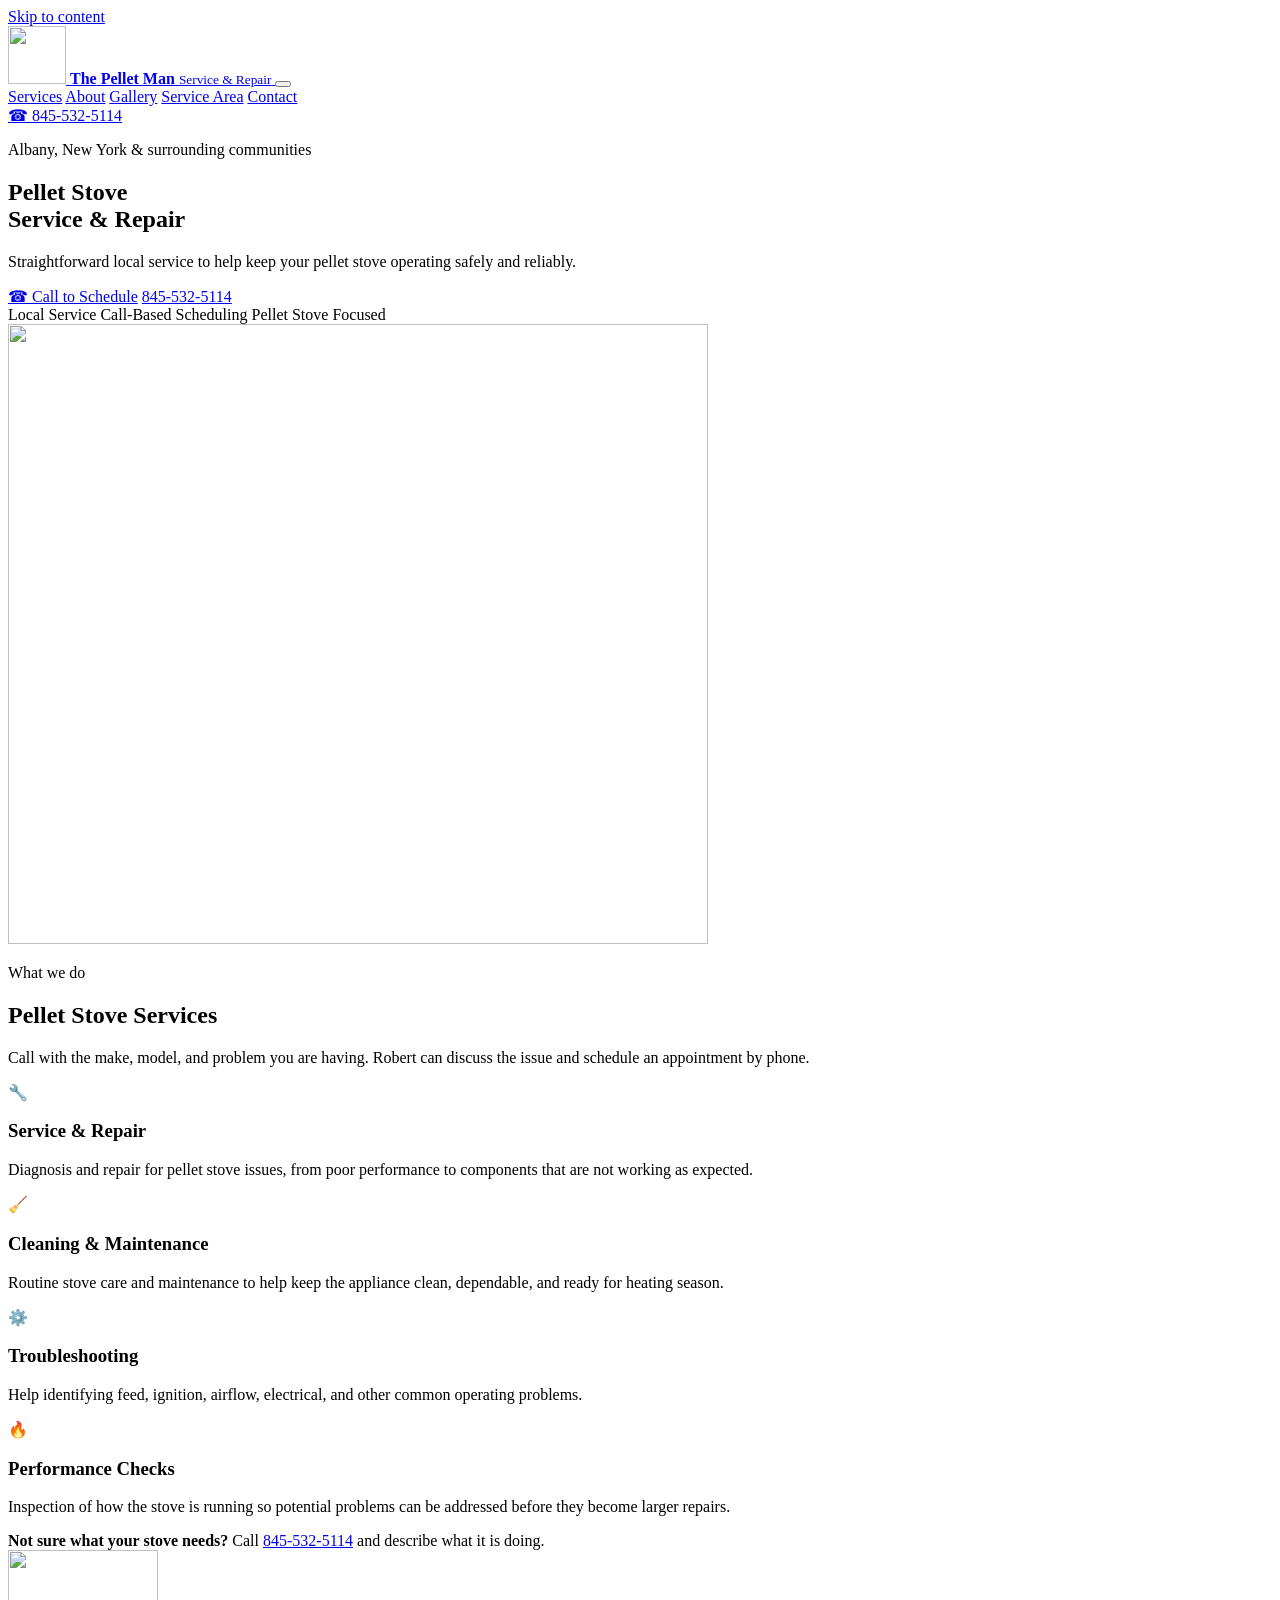
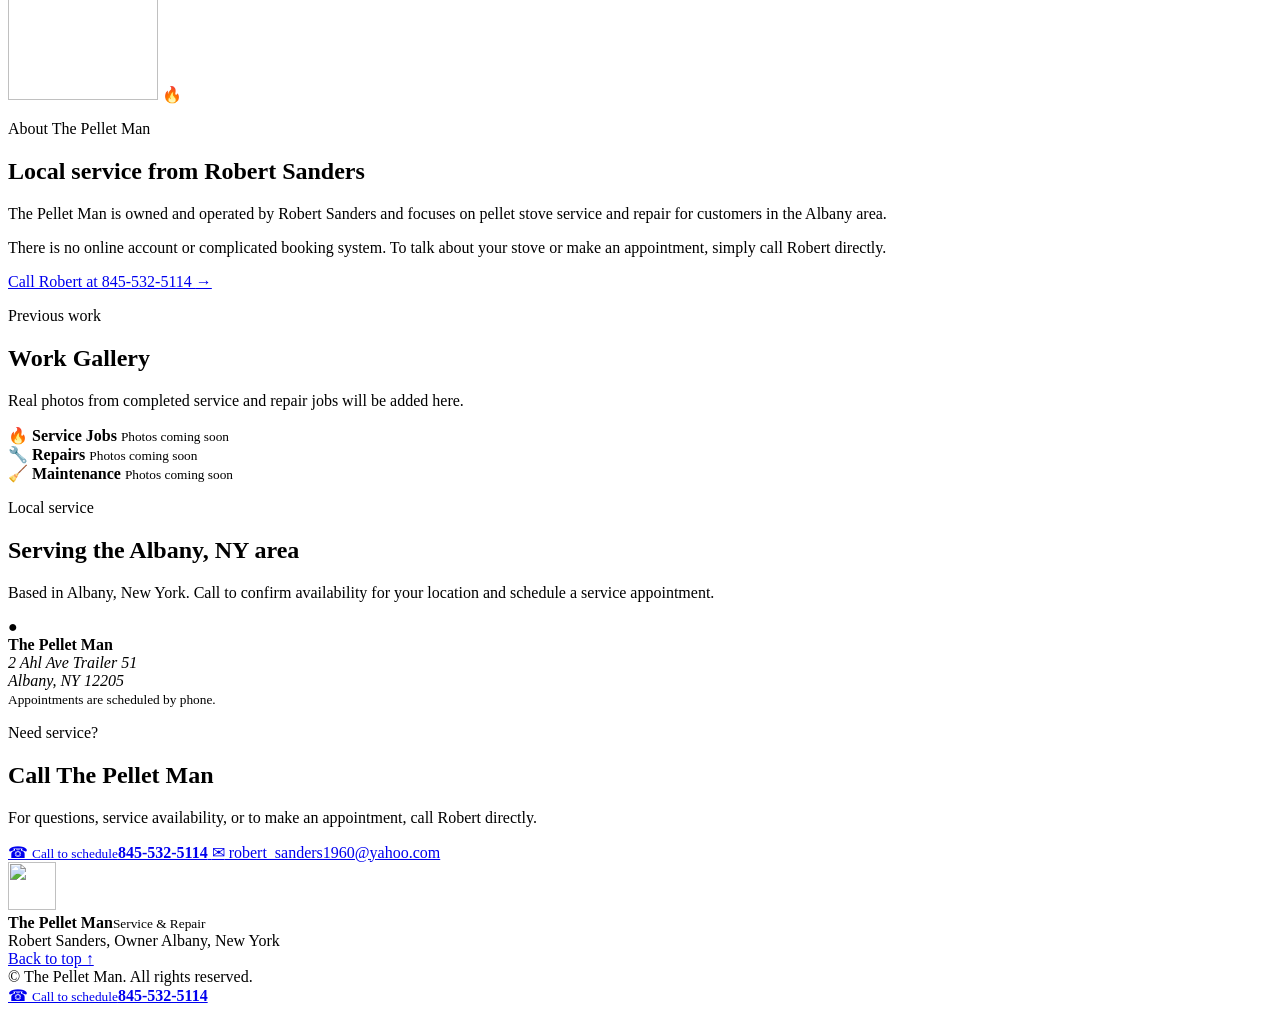
==== index.html @ 4d8c87e4 "Build The Pellet Man homepage" ====
<!doctype html>
<html lang="en">
<head>
  <meta charset="utf-8">
  <meta name="viewport" content="width=device-width, initial-scale=1">
  <title>The Pellet Man | Pellet Stove Service & Repair in Albany, NY</title>
  <meta name="description" content="The Pellet Man provides pellet stove service and repair in the Albany, NY area. Call Robert Sanders at 845-532-5114 to schedule service.">
  <meta name="theme-color" content="#151515">
  <meta property="og:title" content="The Pellet Man | Service & Repair">
  <meta property="og:description" content="Pellet stove service and repair in the Albany, NY area. Call 845-532-5114 to schedule.">
  <meta property="og:type" content="website">
  <meta property="og:url" content="https://thepelletmanservices.com/">
  <link rel="canonical" href="https://thepelletmanservices.com/">
  <link rel="icon" href="assets/favicon.svg" type="image/svg+xml">
  <link rel="stylesheet" href="styles.css">
  <script type="application/ld+json">
  {
    "@context": "https://schema.org",
    "@type": "HomeAndConstructionBusiness",
    "name": "The Pellet Man",
    "description": "Pellet stove service and repair in the Albany, New York area.",
    "url": "https://thepelletmanservices.com/",
    "telephone": "+1-845-532-5114",
    "email": "robert_sanders1960@yahoo.com",
    "founder": {
      "@type": "Person",
      "name": "Robert Sanders"
    },
    "address": {
      "@type": "PostalAddress",
      "streetAddress": "2 Ahl Ave Trailer 51",
      "addressLocality": "Albany",
      "addressRegion": "NY",
      "postalCode": "12205",
      "addressCountry": "US"
    },
    "areaServed": {
      "@type": "City",
      "name": "Albany"
    }
  }
  </script>
</head>
<body>
  <a class="skip-link" href="#main">Skip to content</a>

  <header class="site-header" id="top">
    <div class="nav-wrap container">
      <a class="brand" href="#top" aria-label="The Pellet Man home">
        <img src="assets/logo.svg" alt="" width="58" height="58">
        <span class="brand-copy">
          <strong><span>The</span> Pellet Man</strong>
          <small>Service &amp; Repair</small>
        </span>
      </a>

      <button class="menu-toggle" type="button" aria-expanded="false" aria-controls="site-nav" aria-label="Open navigation">
        <span></span><span></span><span></span>
      </button>

      <nav class="site-nav" id="site-nav" aria-label="Primary navigation">
        <a href="#services">Services</a>
        <a href="#about">About</a>
        <a href="#gallery">Gallery</a>
        <a href="#service-area">Service Area</a>
        <a href="#contact">Contact</a>
      </nav>

      <a class="header-call" href="tel:+18455325114" aria-label="Call The Pellet Man at 845-532-5114">
        <span aria-hidden="true">☎</span> 845-532-5114
      </a>
    </div>
  </header>

  <main id="main">
    <section class="hero">
      <div class="container hero-grid">
        <div class="hero-copy">
          <p class="eyebrow">Albany, New York &amp; surrounding communities</p>
          <h1>Pellet Stove<br><span>Service &amp; Repair</span></h1>
          <p class="hero-lead">Straightforward local service to help keep your pellet stove operating safely and reliably.</p>
          <div class="hero-actions">
            <a class="btn btn-primary" href="tel:+18455325114"><span aria-hidden="true">☎</span> Call to Schedule</a>
            <a class="phone-text" href="tel:+18455325114">845-532-5114</a>
          </div>
          <div class="trust-row" aria-label="Service highlights">
            <span>Local Service</span>
            <span>Call-Based Scheduling</span>
            <span>Pellet Stove Focused</span>
          </div>
        </div>

        <div class="hero-art" aria-hidden="true">
          <div class="warm-glow"></div>
          <img src="assets/stove-hero.svg" alt="" width="700" height="620">
        </div>
      </div>
      <div class="hero-fade"></div>
    </section>

    <section class="section services" id="services">
      <div class="container">
        <div class="section-heading">
          <p class="eyebrow">What we do</p>
          <h2>Pellet Stove Services</h2>
          <p>Call with the make, model, and problem you are having. Robert can discuss the issue and schedule an appointment by phone.</p>
        </div>

        <div class="service-grid">
          <article class="service-card">
            <div class="service-icon" aria-hidden="true">🔧</div>
            <h3>Service &amp; Repair</h3>
            <p>Diagnosis and repair for pellet stove issues, from poor performance to components that are not working as expected.</p>
          </article>
          <article class="service-card">
            <div class="service-icon" aria-hidden="true">🧹</div>
            <h3>Cleaning &amp; Maintenance</h3>
            <p>Routine stove care and maintenance to help keep the appliance clean, dependable, and ready for heating season.</p>
          </article>
          <article class="service-card">
            <div class="service-icon" aria-hidden="true">⚙️</div>
            <h3>Troubleshooting</h3>
            <p>Help identifying feed, ignition, airflow, electrical, and other common operating problems.</p>
          </article>
          <article class="service-card">
            <div class="service-icon" aria-hidden="true">🔥</div>
            <h3>Performance Checks</h3>
            <p>Inspection of how the stove is running so potential problems can be addressed before they become larger repairs.</p>
          </article>
        </div>

        <div class="service-note">
          <strong>Not sure what your stove needs?</strong>
          <span>Call <a href="tel:+18455325114">845-532-5114</a> and describe what it is doing.</span>
        </div>
      </div>
    </section>

    <section class="section about" id="about">
      <div class="container about-grid">
        <div class="about-visual" aria-hidden="true">
          <div class="about-panel">
            <img src="assets/logo.svg" alt="" width="150" height="150">
            <span class="mini-flame">🔥</span>
          </div>
        </div>
        <div class="about-copy">
          <p class="eyebrow">About The Pellet Man</p>
          <h2>Local service from Robert Sanders</h2>
          <p>The Pellet Man is owned and operated by Robert Sanders and focuses on pellet stove service and repair for customers in the Albany area.</p>
          <p>There is no online account or complicated booking system. To talk about your stove or make an appointment, simply call Robert directly.</p>
          <a class="text-link" href="tel:+18455325114">Call Robert at 845-532-5114 <span aria-hidden="true">→</span></a>
        </div>
      </div>
    </section>

    <section class="section gallery" id="gallery">
      <div class="container">
        <div class="section-heading gallery-heading">
          <div>
            <p class="eyebrow">Previous work</p>
            <h2>Work Gallery</h2>
          </div>
          <p>Real photos from completed service and repair jobs will be added here.</p>
        </div>

        <div class="gallery-grid" aria-label="Future job photo gallery">
          <div class="gallery-placeholder">
            <span aria-hidden="true">🔥</span>
            <strong>Service Jobs</strong>
            <small>Photos coming soon</small>
          </div>
          <div class="gallery-placeholder">
            <span aria-hidden="true">🔧</span>
            <strong>Repairs</strong>
            <small>Photos coming soon</small>
          </div>
          <div class="gallery-placeholder">
            <span aria-hidden="true">🧹</span>
            <strong>Maintenance</strong>
            <small>Photos coming soon</small>
          </div>
        </div>
      </div>
    </section>

    <section class="section service-area" id="service-area">
      <div class="container area-grid">
        <div>
          <p class="eyebrow">Local service</p>
          <h2>Serving the Albany, NY area</h2>
          <p>Based in Albany, New York. Call to confirm availability for your location and schedule a service appointment.</p>
        </div>
        <div class="area-card">
          <div class="pin" aria-hidden="true">●</div>
          <div>
            <strong>The Pellet Man</strong>
            <address>2 Ahl Ave Trailer 51<br>Albany, NY 12205</address>
            <small>Appointments are scheduled by phone.</small>
          </div>
        </div>
      </div>
    </section>

    <section class="contact" id="contact">
      <div class="container contact-grid">
        <div class="contact-copy">
          <p class="eyebrow">Need service?</p>
          <h2>Call The Pellet Man</h2>
          <p>For questions, service availability, or to make an appointment, call Robert directly.</p>
        </div>
        <div class="contact-actions">
          <a class="big-call" href="tel:+18455325114">
            <span class="call-icon" aria-hidden="true">☎</span>
            <span><small>Call to schedule</small><strong>845-532-5114</strong></span>
          </a>
          <a class="contact-line" href="mailto:robert_sanders1960@yahoo.com"><span aria-hidden="true">✉</span> robert_sanders1960@yahoo.com</a>
        </div>
      </div>
    </section>
  </main>

  <footer class="site-footer">
    <div class="container footer-grid">
      <div class="footer-brand">
        <img src="assets/logo.svg" alt="" width="48" height="48">
        <div><strong>The Pellet Man</strong><small>Service &amp; Repair</small></div>
      </div>
      <div class="footer-copy">
        <span>Robert Sanders, Owner</span>
        <span>Albany, New York</span>
      </div>
      <a href="#top" class="back-top">Back to top ↑</a>
    </div>
    <div class="container copyright">© <span id="year"></span> The Pellet Man. All rights reserved.</div>
  </footer>

  <a class="mobile-call" href="tel:+18455325114" aria-label="Call The Pellet Man at 845-532-5114">
    <span aria-hidden="true">☎</span>
    <span><small>Call to schedule</small><strong>845-532-5114</strong></span>
  </a>

  <script src="script.js"></script>
</body>
</html>
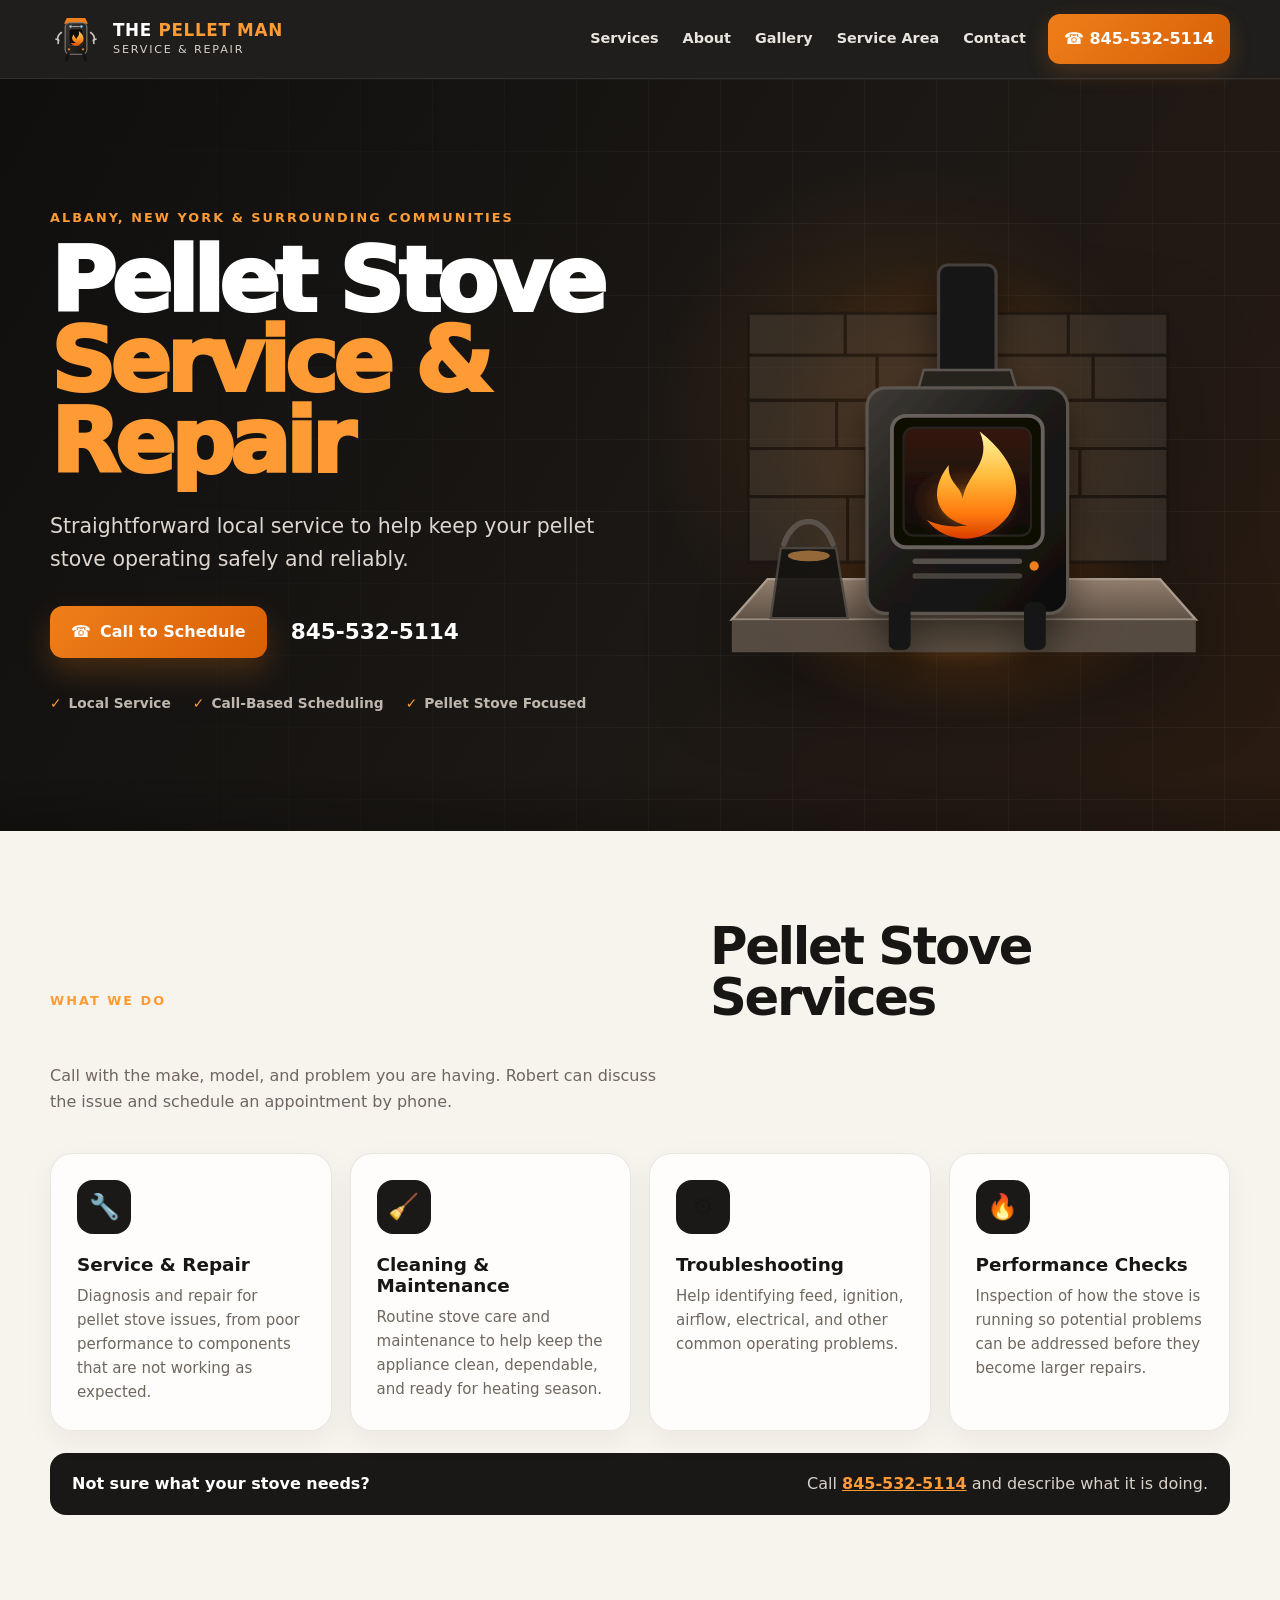
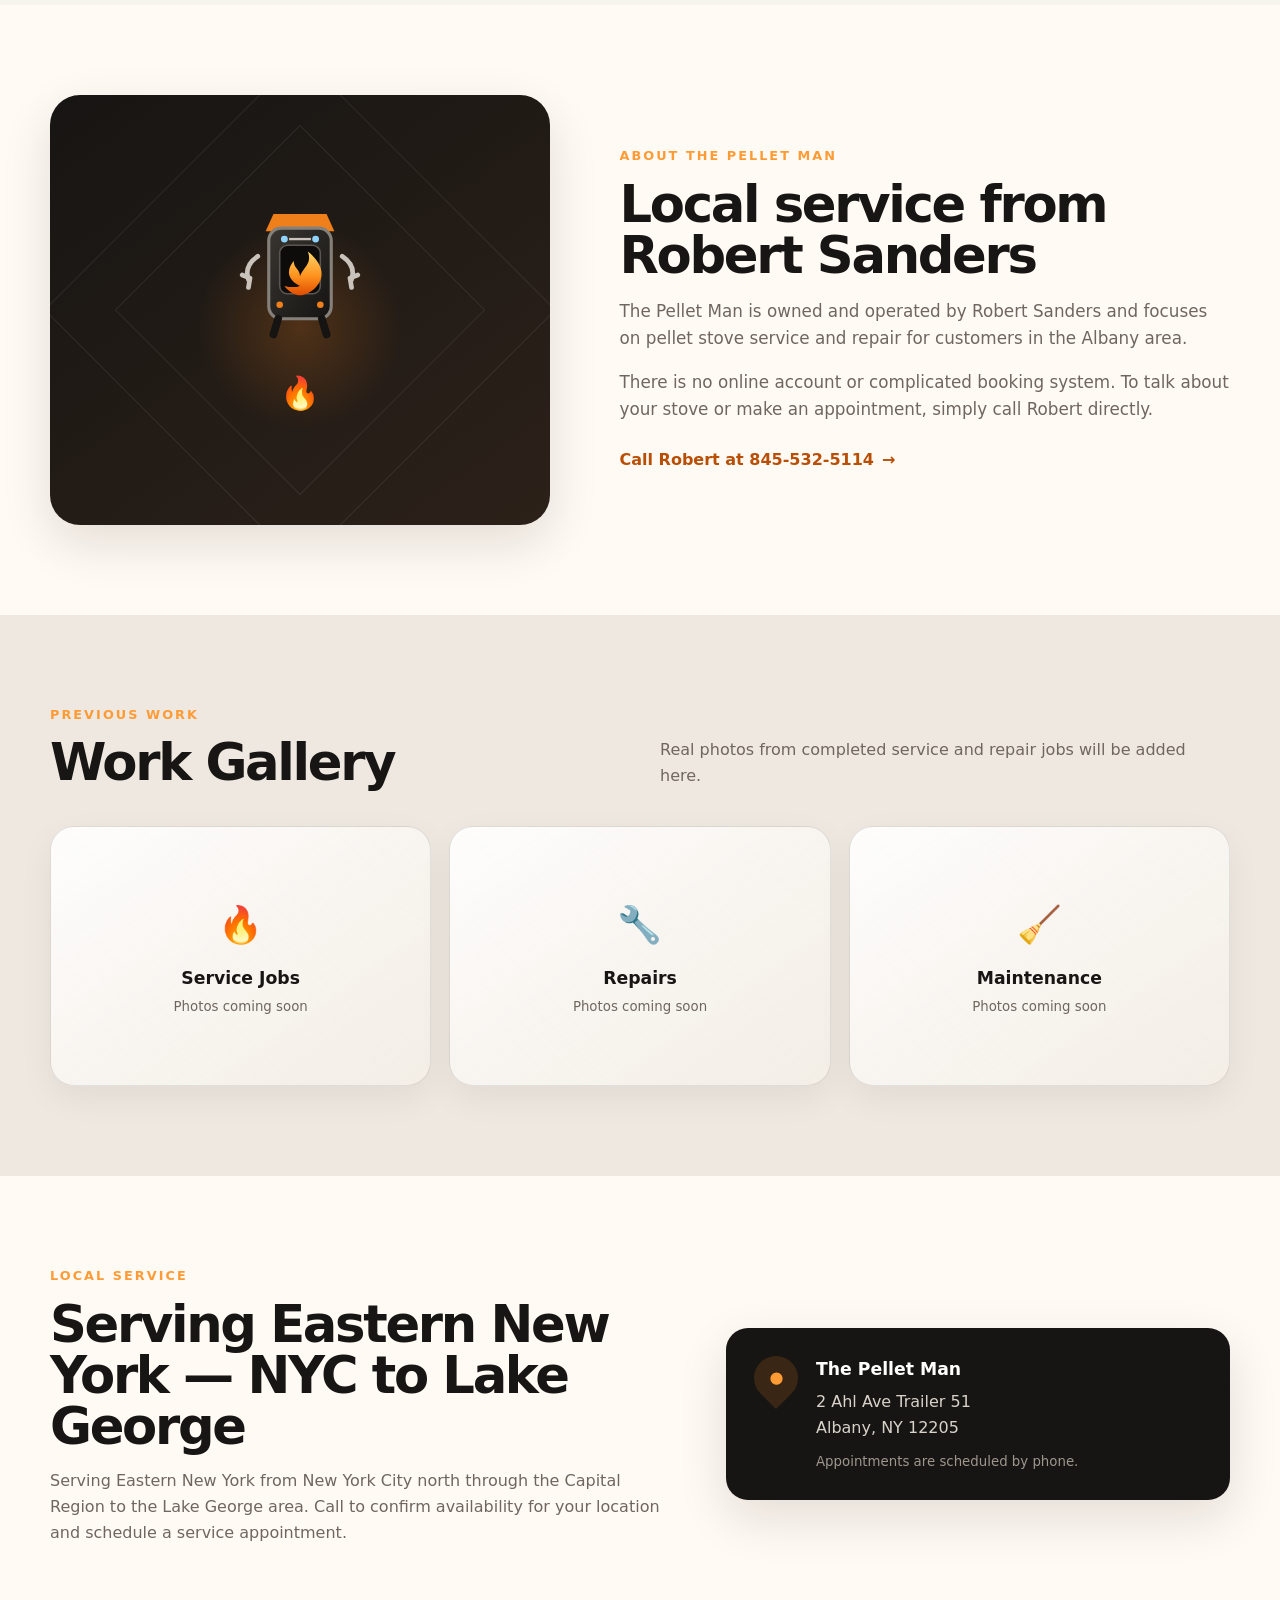
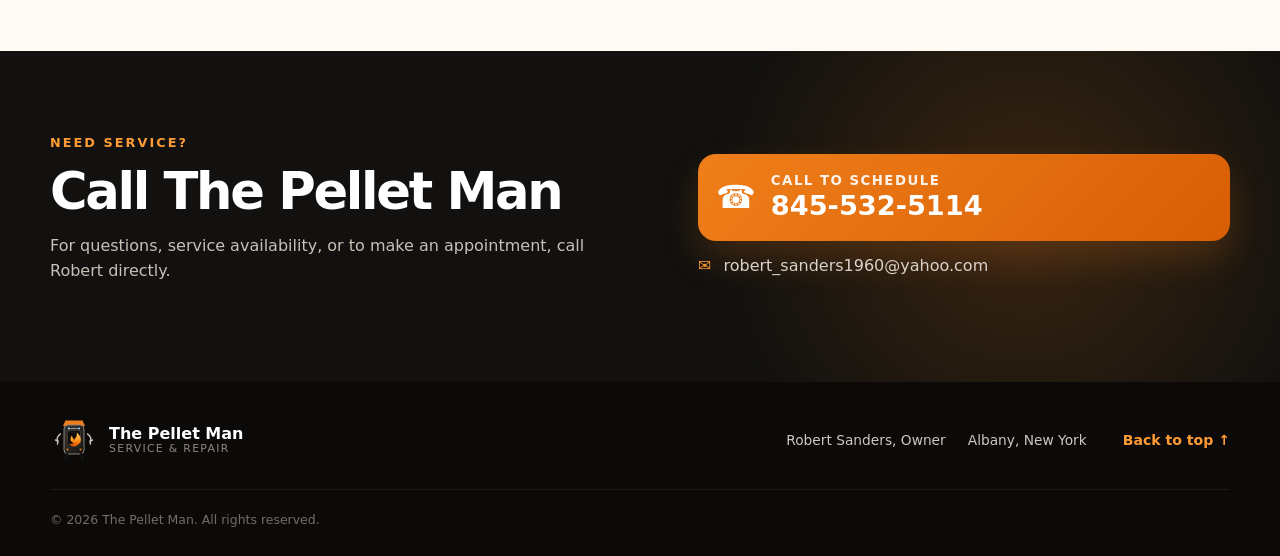
==== commit 13510763: "Update service area to Eastern New York" ====
--- a/index.html
+++ b/index.html
@@ -188,8 +188,8 @@
       <div class="container area-grid">
         <div>
           <p class="eyebrow">Local service</p>
-          <h2>Serving the Albany, NY area</h2>
-          <p>Based in Albany, New York. Call to confirm availability for your location and schedule a service appointment.</p>
+          <h2>Serving Eastern New York — NYC to Lake George</h2>
+          <p>Serving Eastern New York from New York City north through the Capital Region to the Lake George area. Call to confirm availability for your location and schedule a service appointment.</p>
         </div>
         <div class="area-card">
           <div class="pin" aria-hidden="true">●</div>
@@ -242,4 +242,4 @@
 
   <script src="script.js"></script>
 </body>
-</html>
+</html>
--- a/styles.css
+++ b/styles.css
@@ -0,0 +1,550 @@
+:root {
+  --bg: #11100f;
+  --bg-soft: #1a1816;
+  --surface: #f5f1eb;
+  --surface-2: #fffaf4;
+  --ink: #181614;
+  --muted: #6f675f;
+  --light: #fffaf5;
+  --orange: #ef7f1a;
+  --orange-2: #ff9b35;
+  --orange-dark: #b94e05;
+  --line: rgba(24, 22, 20, 0.12);
+  --shadow: 0 18px 50px rgba(29, 20, 12, 0.12);
+  --radius: 22px;
+  --max: 1180px;
+}
+
+* { box-sizing: border-box; }
+html { scroll-behavior: smooth; }
+body {
+  margin: 0;
+  font-family: Inter, ui-sans-serif, system-ui, -apple-system, BlinkMacSystemFont, "Segoe UI", sans-serif;
+  color: var(--ink);
+  background: var(--surface);
+  line-height: 1.6;
+  -webkit-font-smoothing: antialiased;
+}
+img { max-width: 100%; display: block; }
+a { color: inherit; }
+button, a { -webkit-tap-highlight-color: transparent; }
+.container { width: min(calc(100% - 40px), var(--max)); margin-inline: auto; }
+
+.skip-link {
+  position: fixed;
+  top: 12px;
+  left: 12px;
+  z-index: 1000;
+  padding: 10px 14px;
+  border-radius: 8px;
+  background: #fff;
+  color: #111;
+  transform: translateY(-160%);
+}
+.skip-link:focus { transform: translateY(0); }
+
+.site-header {
+  position: sticky;
+  top: 0;
+  z-index: 50;
+  background: rgba(17, 16, 15, 0.94);
+  backdrop-filter: blur(14px);
+  border-bottom: 1px solid rgba(255,255,255,0.08);
+}
+.nav-wrap {
+  min-height: 78px;
+  display: flex;
+  align-items: center;
+  gap: 22px;
+}
+.brand {
+  display: inline-flex;
+  align-items: center;
+  gap: 11px;
+  text-decoration: none;
+  color: #fff;
+  flex-shrink: 0;
+}
+.brand img { width: 52px; height: 52px; }
+.brand-copy { display: grid; line-height: 1.05; }
+.brand-copy strong {
+  font-size: 1.05rem;
+  text-transform: uppercase;
+  letter-spacing: 0.04em;
+  font-weight: 900;
+  color: var(--orange-2);
+}
+.brand-copy strong span { color: #fff; }
+.brand-copy small {
+  margin-top: 5px;
+  color: #d7d0c8;
+  font-size: .7rem;
+  text-transform: uppercase;
+  letter-spacing: .16em;
+}
+.site-nav {
+  margin-left: auto;
+  display: flex;
+  align-items: center;
+  gap: 24px;
+}
+.site-nav a {
+  color: #e9e4de;
+  font-size: .9rem;
+  font-weight: 700;
+  text-decoration: none;
+  transition: color .2s ease;
+}
+.site-nav a:hover, .site-nav a:focus-visible { color: var(--orange-2); }
+.header-call {
+  text-decoration: none;
+  color: #fff;
+  background: linear-gradient(135deg, var(--orange), #d65f06);
+  padding: 12px 16px;
+  border-radius: 12px;
+  font-weight: 900;
+  white-space: nowrap;
+  box-shadow: 0 8px 22px rgba(239,127,26,.2);
+}
+.menu-toggle { display: none; }
+
+.hero {
+  position: relative;
+  overflow: hidden;
+  background:
+    radial-gradient(circle at 70% 45%, rgba(239,127,26,.18), transparent 26%),
+    linear-gradient(120deg, #100f0e 0%, #1b1815 58%, #2a1b11 100%);
+  color: #fff;
+}
+.hero::before {
+  content: "";
+  position: absolute;
+  inset: 0;
+  opacity: .12;
+  background-image:
+    linear-gradient(rgba(255,255,255,.3) 1px, transparent 1px),
+    linear-gradient(90deg, rgba(255,255,255,.3) 1px, transparent 1px);
+  background-size: 72px 72px;
+  mask-image: linear-gradient(to right, transparent, #000 60%);
+}
+.hero-grid {
+  position: relative;
+  z-index: 2;
+  min-height: 620px;
+  display: grid;
+  grid-template-columns: 1.05fr .95fr;
+  align-items: center;
+  gap: 34px;
+  padding-block: 72px 60px;
+}
+.eyebrow {
+  margin: 0 0 12px;
+  color: var(--orange-2);
+  font-size: .8rem;
+  font-weight: 900;
+  text-transform: uppercase;
+  letter-spacing: .16em;
+}
+.hero h1 {
+  margin: 0;
+  font-size: clamp(3.2rem, 7vw, 6.4rem);
+  line-height: .9;
+  letter-spacing: -.055em;
+  font-weight: 950;
+  max-width: 760px;
+}
+.hero h1 span { color: var(--orange-2); }
+.hero-lead {
+  margin: 28px 0 0;
+  color: #ded7cf;
+  max-width: 620px;
+  font-size: clamp(1.05rem, 2vw, 1.28rem);
+}
+.hero-actions {
+  margin-top: 30px;
+  display: flex;
+  align-items: center;
+  gap: 24px;
+  flex-wrap: wrap;
+}
+.btn {
+  display: inline-flex;
+  align-items: center;
+  justify-content: center;
+  gap: 9px;
+  min-height: 52px;
+  padding: 0 21px;
+  border-radius: 13px;
+  text-decoration: none;
+  font-weight: 900;
+}
+.btn-primary {
+  color: #fff;
+  background: linear-gradient(135deg, var(--orange), #d75f05);
+  box-shadow: 0 14px 30px rgba(239,127,26,.23);
+}
+.btn-primary:hover { transform: translateY(-1px); }
+.phone-text {
+  color: #fff;
+  text-decoration: none;
+  font-weight: 900;
+  font-size: 1.35rem;
+}
+.trust-row {
+  margin-top: 34px;
+  display: flex;
+  gap: 22px;
+  flex-wrap: wrap;
+  color: #bfb7ae;
+  font-size: .86rem;
+  font-weight: 700;
+}
+.trust-row span::before { content: "✓"; color: var(--orange-2); margin-right: 7px; }
+.hero-art {
+  position: relative;
+  min-height: 480px;
+  display: grid;
+  place-items: center;
+}
+.hero-art img {
+  position: relative;
+  z-index: 2;
+  width: min(100%, 650px);
+  filter: drop-shadow(0 26px 45px rgba(0,0,0,.4));
+}
+.warm-glow {
+  position: absolute;
+  width: 420px;
+  height: 420px;
+  border-radius: 50%;
+  background: radial-gradient(circle, rgba(255,146,42,.35), rgba(239,127,26,.08) 48%, transparent 70%);
+  filter: blur(7px);
+}
+.hero-fade {
+  position: absolute;
+  left: 0; right: 0; bottom: 0;
+  height: 60px;
+  background: linear-gradient(to bottom, transparent, rgba(0,0,0,.2));
+}
+
+.section { padding: 90px 0; }
+.section-heading {
+  display: grid;
+  grid-template-columns: minmax(0, 1fr) minmax(280px, 520px);
+  gap: 40px;
+  align-items: end;
+  margin-bottom: 38px;
+}
+.section-heading h2,
+.about h2,
+.service-area h2,
+.contact h2 {
+  margin: 0;
+  font-size: clamp(2.25rem, 4vw, 3.75rem);
+  line-height: 1;
+  letter-spacing: -.045em;
+}
+.section-heading > p:last-child,
+.gallery-heading > p {
+  margin: 0;
+  color: var(--muted);
+}
+.services { background: #f7f3ed; }
+.service-grid {
+  display: grid;
+  grid-template-columns: repeat(4, 1fr);
+  gap: 18px;
+}
+.service-card {
+  padding: 26px;
+  border: 1px solid rgba(40,31,23,.1);
+  border-radius: var(--radius);
+  background: rgba(255,255,255,.8);
+  box-shadow: 0 10px 30px rgba(41,30,20,.05);
+}
+.service-icon {
+  width: 54px;
+  height: 54px;
+  border-radius: 16px;
+  display: grid;
+  place-items: center;
+  margin-bottom: 20px;
+  background: #1b1917;
+  font-size: 1.55rem;
+}
+.service-card h3 {
+  margin: 0 0 9px;
+  font-size: 1.15rem;
+  line-height: 1.15;
+}
+.service-card p { margin: 0; color: var(--muted); font-size: .94rem; }
+.service-note {
+  margin-top: 22px;
+  padding: 18px 22px;
+  border-radius: 16px;
+  background: #1a1816;
+  color: #fff;
+  display: flex;
+  align-items: center;
+  justify-content: space-between;
+  gap: 20px;
+}
+.service-note span { color: #d9d2ca; }
+.service-note a { color: var(--orange-2); font-weight: 900; }
+
+.about { background: #fffaf4; }
+.about-grid {
+  display: grid;
+  grid-template-columns: .9fr 1.1fr;
+  gap: 70px;
+  align-items: center;
+}
+.about-visual {
+  min-height: 430px;
+  border-radius: 30px;
+  padding: 28px;
+  display: grid;
+  place-items: center;
+  background:
+    radial-gradient(circle at 50% 54%, rgba(239,127,26,.22), transparent 30%),
+    linear-gradient(145deg, #171513, #2c2119);
+  box-shadow: var(--shadow);
+  overflow: hidden;
+  position: relative;
+}
+.about-visual::before,
+.about-visual::after {
+  content: "";
+  position: absolute;
+  width: 260px;
+  height: 260px;
+  border: 1px solid rgba(255,255,255,.08);
+  transform: rotate(45deg);
+}
+.about-visual::after { width: 360px; height: 360px; }
+.about-panel { position: relative; z-index: 2; text-align: center; }
+.about-panel img { width: 160px; margin: 0 auto; }
+.mini-flame { display: block; margin-top: 18px; font-size: 2rem; }
+.about-copy h2 { max-width: 620px; }
+.about-copy > p:not(.eyebrow) { color: var(--muted); font-size: 1.05rem; }
+.text-link {
+  display: inline-flex;
+  gap: 8px;
+  color: var(--orange-dark);
+  font-weight: 900;
+  text-decoration: none;
+  margin-top: 8px;
+}
+
+.gallery { background: #eee8e0; }
+.gallery-heading { grid-template-columns: 1fr 1fr; }
+.gallery-grid {
+  display: grid;
+  grid-template-columns: repeat(3, 1fr);
+  gap: 18px;
+}
+.gallery-placeholder {
+  min-height: 260px;
+  border-radius: 24px;
+  border: 1px solid rgba(34,26,19,.12);
+  background:
+    linear-gradient(145deg, rgba(255,255,255,.9), rgba(245,239,231,.75)),
+    repeating-linear-gradient(45deg, transparent 0 18px, rgba(0,0,0,.02) 18px 19px);
+  display: flex;
+  flex-direction: column;
+  align-items: center;
+  justify-content: center;
+  text-align: center;
+  box-shadow: 0 12px 34px rgba(31,22,15,.06);
+}
+.gallery-placeholder span { font-size: 2.25rem; margin-bottom: 12px; }
+.gallery-placeholder strong { font-size: 1.08rem; }
+.gallery-placeholder small { color: var(--muted); margin-top: 3px; }
+
+.service-area { background: #fffaf4; }
+.area-grid {
+  display: grid;
+  grid-template-columns: 1.1fr .9fr;
+  gap: 60px;
+  align-items: center;
+}
+.area-grid > div:first-child > p:last-child { max-width: 620px; color: var(--muted); }
+.area-card {
+  display: flex;
+  gap: 18px;
+  align-items: flex-start;
+  padding: 28px;
+  color: #fff;
+  border-radius: 22px;
+  background: #171513;
+  box-shadow: var(--shadow);
+}
+.pin {
+  width: 44px;
+  height: 44px;
+  border-radius: 50% 50% 50% 0;
+  transform: rotate(-45deg);
+  display: grid;
+  place-items: center;
+  color: var(--orange-2);
+  background: rgba(239,127,26,.16);
+  flex: 0 0 44px;
+}
+.pin::first-letter { transform: rotate(45deg); }
+.area-card strong { font-size: 1.08rem; }
+.area-card address { margin-top: 6px; color: #d9d2ca; font-style: normal; }
+.area-card small { display: block; margin-top: 10px; color: #9f968d; }
+
+.contact {
+  padding: 82px 0;
+  color: #fff;
+  background:
+    radial-gradient(circle at 80% 50%, rgba(239,127,26,.18), transparent 30%),
+    #12110f;
+}
+.contact-grid {
+  display: grid;
+  grid-template-columns: 1.05fr .95fr;
+  gap: 60px;
+  align-items: center;
+}
+.contact-copy p:last-child { color: #c9c1b8; max-width: 600px; }
+.contact-actions { display: grid; gap: 12px; }
+.big-call {
+  display: flex;
+  align-items: center;
+  gap: 15px;
+  text-decoration: none;
+  padding: 18px;
+  border-radius: 18px;
+  background: linear-gradient(135deg, var(--orange), #d85e05);
+  box-shadow: 0 18px 36px rgba(239,127,26,.19);
+}
+.call-icon { font-size: 2rem; }
+.big-call span:last-child { display: grid; line-height: 1.2; }
+.big-call small { text-transform: uppercase; letter-spacing: .11em; font-weight: 800; opacity: .9; }
+.big-call strong { margin-top: 2px; font-size: 1.7rem; }
+.contact-line {
+  color: #d9d2ca;
+  text-decoration: none;
+  word-break: break-word;
+}
+.contact-line span { color: var(--orange-2); margin-right: 7px; }
+
+.site-footer { background: #0b0a09; color: #cfc7be; padding: 34px 0 26px; }
+.footer-grid {
+  display: grid;
+  grid-template-columns: 1fr auto auto;
+  gap: 36px;
+  align-items: center;
+}
+.footer-brand { display: flex; align-items: center; gap: 11px; }
+.footer-brand > div { display: grid; line-height: 1.15; }
+.footer-brand strong { color: #fff; }
+.footer-brand small { color: #8f877f; text-transform: uppercase; letter-spacing: .12em; font-size: .68rem; }
+.footer-copy { display: flex; gap: 22px; font-size: .86rem; }
+.back-top { color: var(--orange-2); font-weight: 800; text-decoration: none; font-size: .88rem; }
+.copyright {
+  margin-top: 25px;
+  padding-top: 20px;
+  border-top: 1px solid rgba(255,255,255,.07);
+  color: #746d66;
+  font-size: .78rem;
+}
+.mobile-call { display: none; }
+
+:focus-visible { outline: 3px solid var(--orange-2); outline-offset: 3px; }
+
+@media (max-width: 980px) {
+  .site-nav {
+    position: absolute;
+    top: calc(100% + 1px);
+    left: 0;
+    right: 0;
+    margin: 0;
+    padding: 18px 20px 24px;
+    background: #11100f;
+    display: none;
+    flex-direction: column;
+    align-items: stretch;
+    gap: 0;
+    border-bottom: 1px solid rgba(255,255,255,.08);
+  }
+  .site-nav.is-open { display: flex; }
+  .site-nav a { padding: 12px 0; border-bottom: 1px solid rgba(255,255,255,.07); }
+  .menu-toggle {
+    margin-left: auto;
+    width: 44px;
+    height: 44px;
+    border: 0;
+    border-radius: 10px;
+    background: rgba(255,255,255,.06);
+    display: grid;
+    align-content: center;
+    gap: 5px;
+    padding: 0 11px;
+  }
+  .menu-toggle span { height: 2px; background: #fff; border-radius: 20px; }
+  .header-call { display: none; }
+  .hero-grid { grid-template-columns: 1fr; min-height: auto; padding-top: 64px; }
+  .hero-copy { position: relative; z-index: 3; }
+  .hero-art { min-height: 350px; margin-top: -20px; opacity: .95; }
+  .hero-art img { width: min(90%, 540px); }
+  .service-grid { grid-template-columns: repeat(2, 1fr); }
+  .about-grid, .area-grid, .contact-grid { grid-template-columns: 1fr; gap: 40px; }
+  .about-visual { min-height: 320px; }
+}
+
+@media (max-width: 700px) {
+  body { padding-bottom: 76px; }
+  .container { width: min(calc(100% - 28px), var(--max)); }
+  .nav-wrap { min-height: 70px; gap: 12px; }
+  .brand img { width: 45px; height: 45px; }
+  .brand-copy strong { font-size: .94rem; }
+  .brand-copy small { font-size: .61rem; }
+  .hero-grid { padding: 52px 0 30px; }
+  .hero h1 { font-size: clamp(3.1rem, 17vw, 5rem); }
+  .hero-lead { margin-top: 22px; }
+  .hero-actions { align-items: flex-start; flex-direction: column; gap: 14px; }
+  .trust-row { gap: 10px 18px; }
+  .hero-art { min-height: 260px; margin-top: 0; }
+  .warm-glow { width: 280px; height: 280px; }
+  .section { padding: 68px 0; }
+  .section-heading, .gallery-heading { grid-template-columns: 1fr; gap: 16px; }
+  .service-grid, .gallery-grid { grid-template-columns: 1fr; }
+  .service-card { padding: 22px; }
+  .service-note { align-items: flex-start; flex-direction: column; gap: 5px; }
+  .about-grid { gap: 30px; }
+  .about-visual { min-height: 260px; }
+  .gallery-placeholder { min-height: 190px; }
+  .footer-grid { grid-template-columns: 1fr; gap: 18px; }
+  .footer-copy { flex-direction: column; gap: 4px; }
+  .big-call strong { font-size: 1.45rem; }
+  .mobile-call {
+    position: fixed;
+    z-index: 80;
+    left: 10px;
+    right: 10px;
+    bottom: 10px;
+    min-height: 62px;
+    padding: 10px 16px;
+    border-radius: 18px;
+    display: flex;
+    align-items: center;
+    justify-content: center;
+    gap: 10px;
+    color: #fff;
+    background: linear-gradient(135deg, var(--orange), #d45b04);
+    text-decoration: none;
+    box-shadow: 0 14px 34px rgba(0,0,0,.35);
+  }
+  .mobile-call > span:first-child { font-size: 1.35rem; }
+  .mobile-call > span:last-child { display: grid; line-height: 1.1; }
+  .mobile-call small { font-size: .66rem; text-transform: uppercase; letter-spacing: .1em; font-weight: 800; }
+  .mobile-call strong { font-size: 1.12rem; }
+}
+
+@media (prefers-reduced-motion: reduce) {
+  html { scroll-behavior: auto; }
+  *, *::before, *::after { transition-duration: .01ms !important; animation-duration: .01ms !important; animation-iteration-count: 1 !important; }
+}
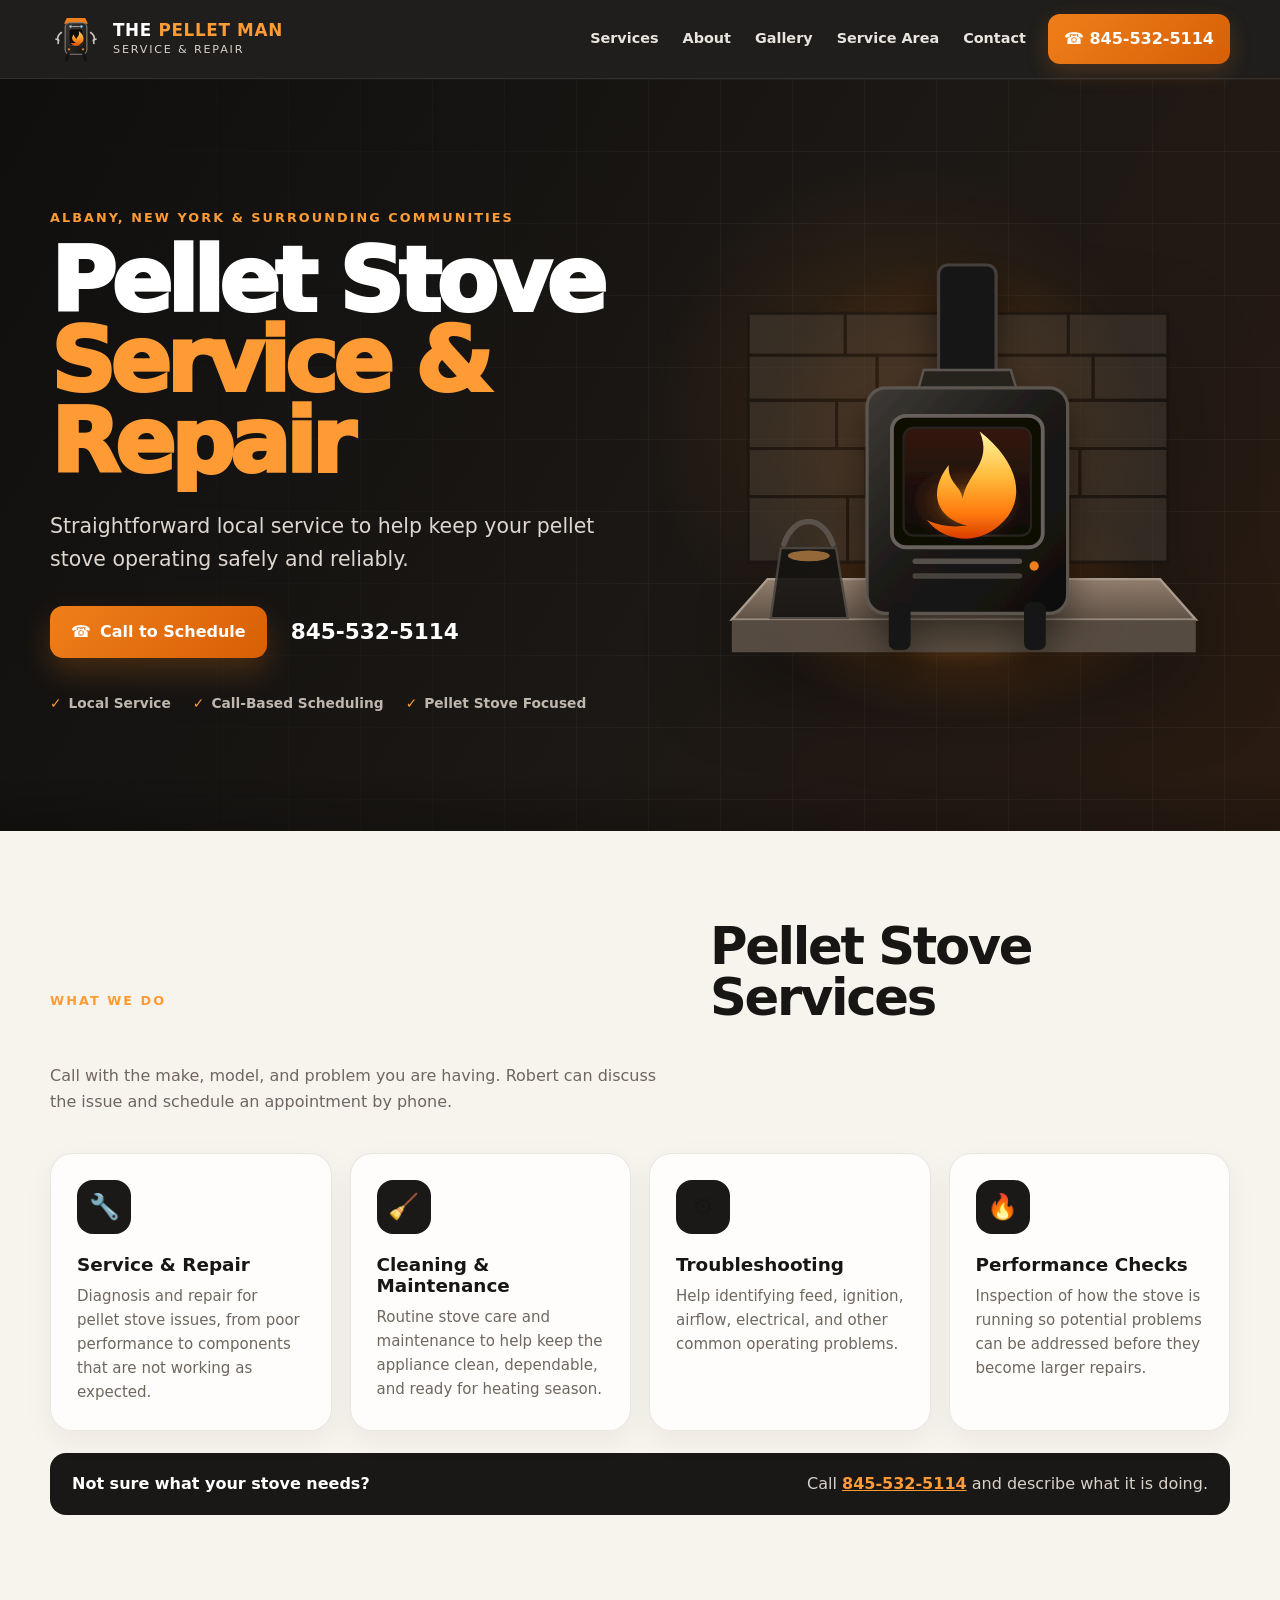
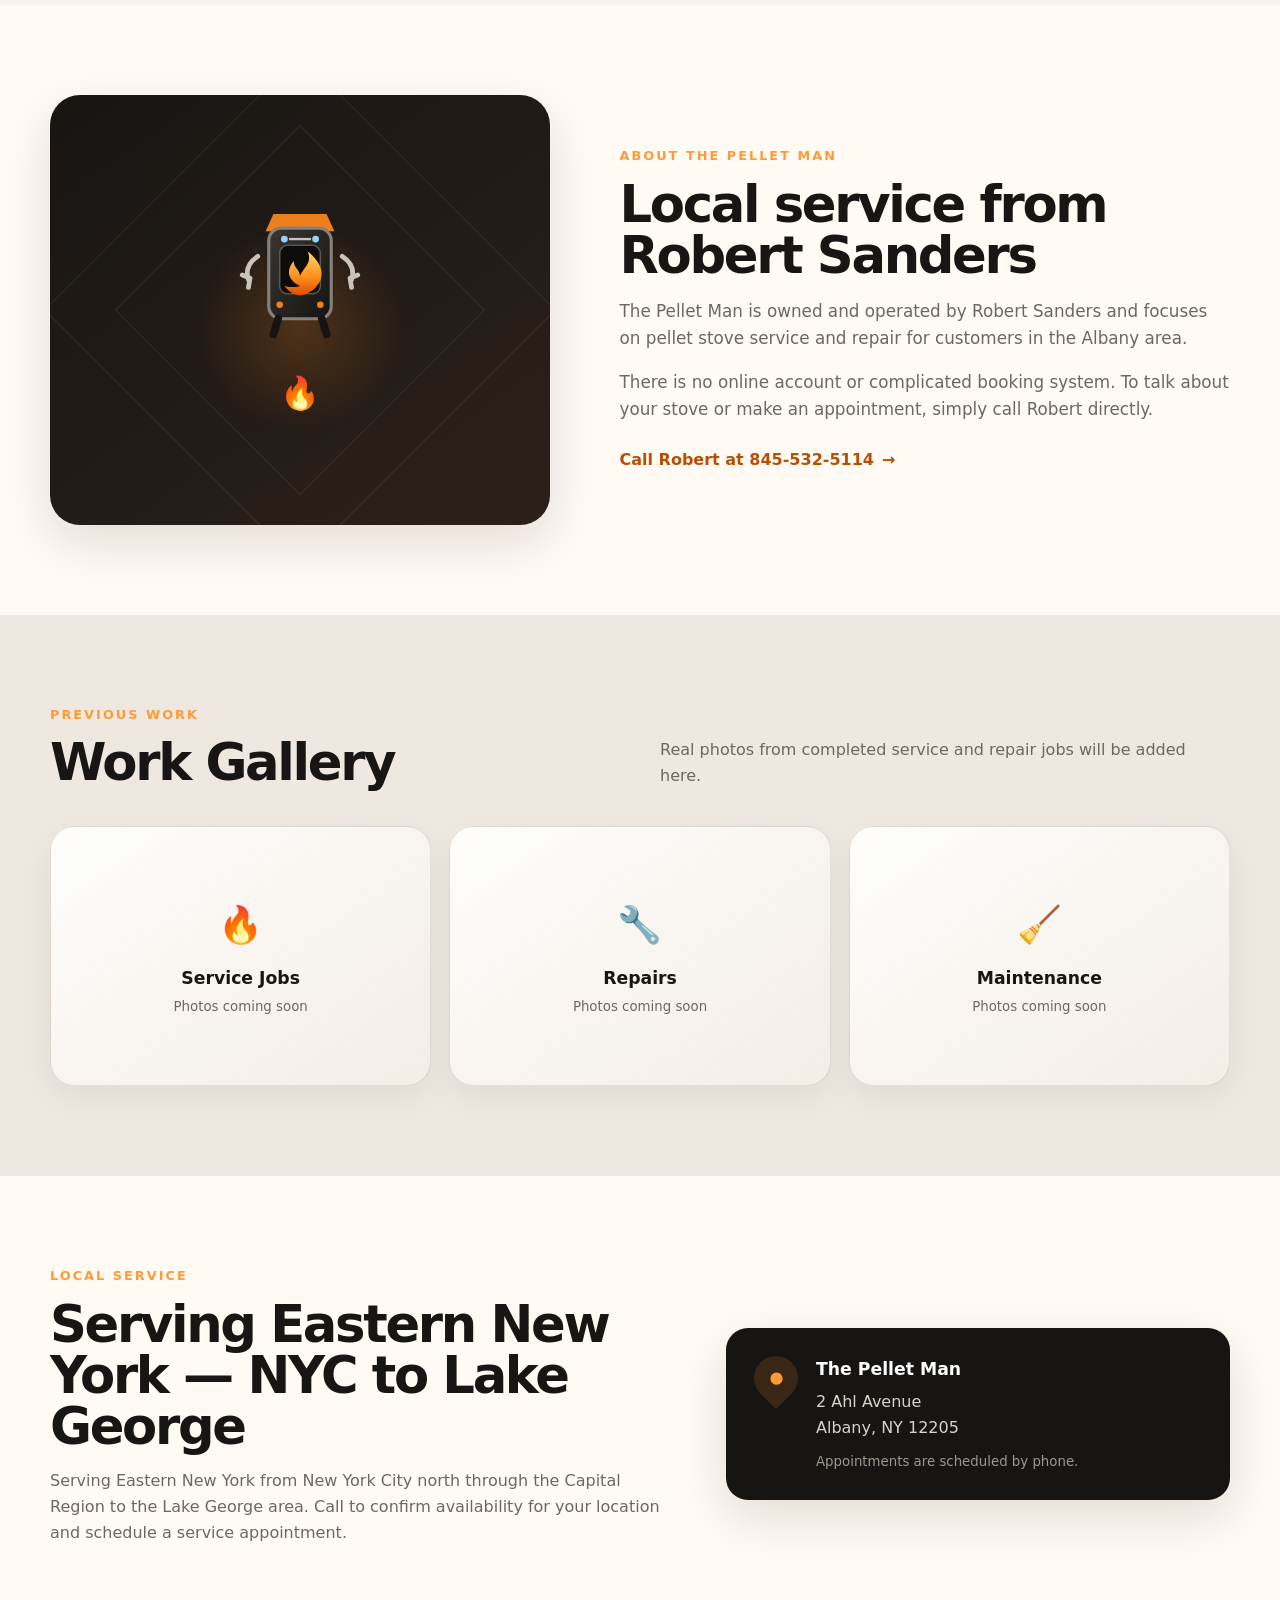
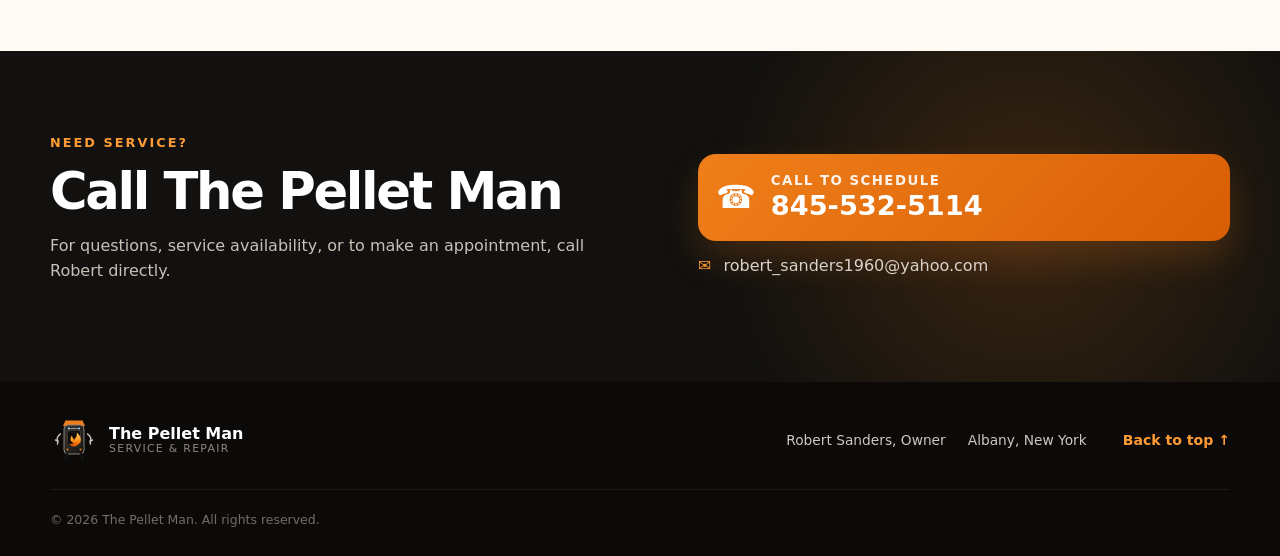
==== commit fde2416d: "Update business address to 2 Ahl Avenue" ====
--- a/index.html
+++ b/index.html
@@ -28,7 +28,7 @@
     },
     "address": {
       "@type": "PostalAddress",
-      "streetAddress": "2 Ahl Ave Trailer 51",
+      "streetAddress": "2 Ahl Avenue",
       "addressLocality": "Albany",
       "addressRegion": "NY",
       "postalCode": "12205",
@@ -195,7 +195,7 @@
           <div class="pin" aria-hidden="true">●</div>
           <div>
             <strong>The Pellet Man</strong>
-            <address>2 Ahl Ave Trailer 51<br>Albany, NY 12205</address>
+            <address>2 Ahl Avenue<br>Albany, NY 12205</address>
             <small>Appointments are scheduled by phone.</small>
           </div>
         </div>
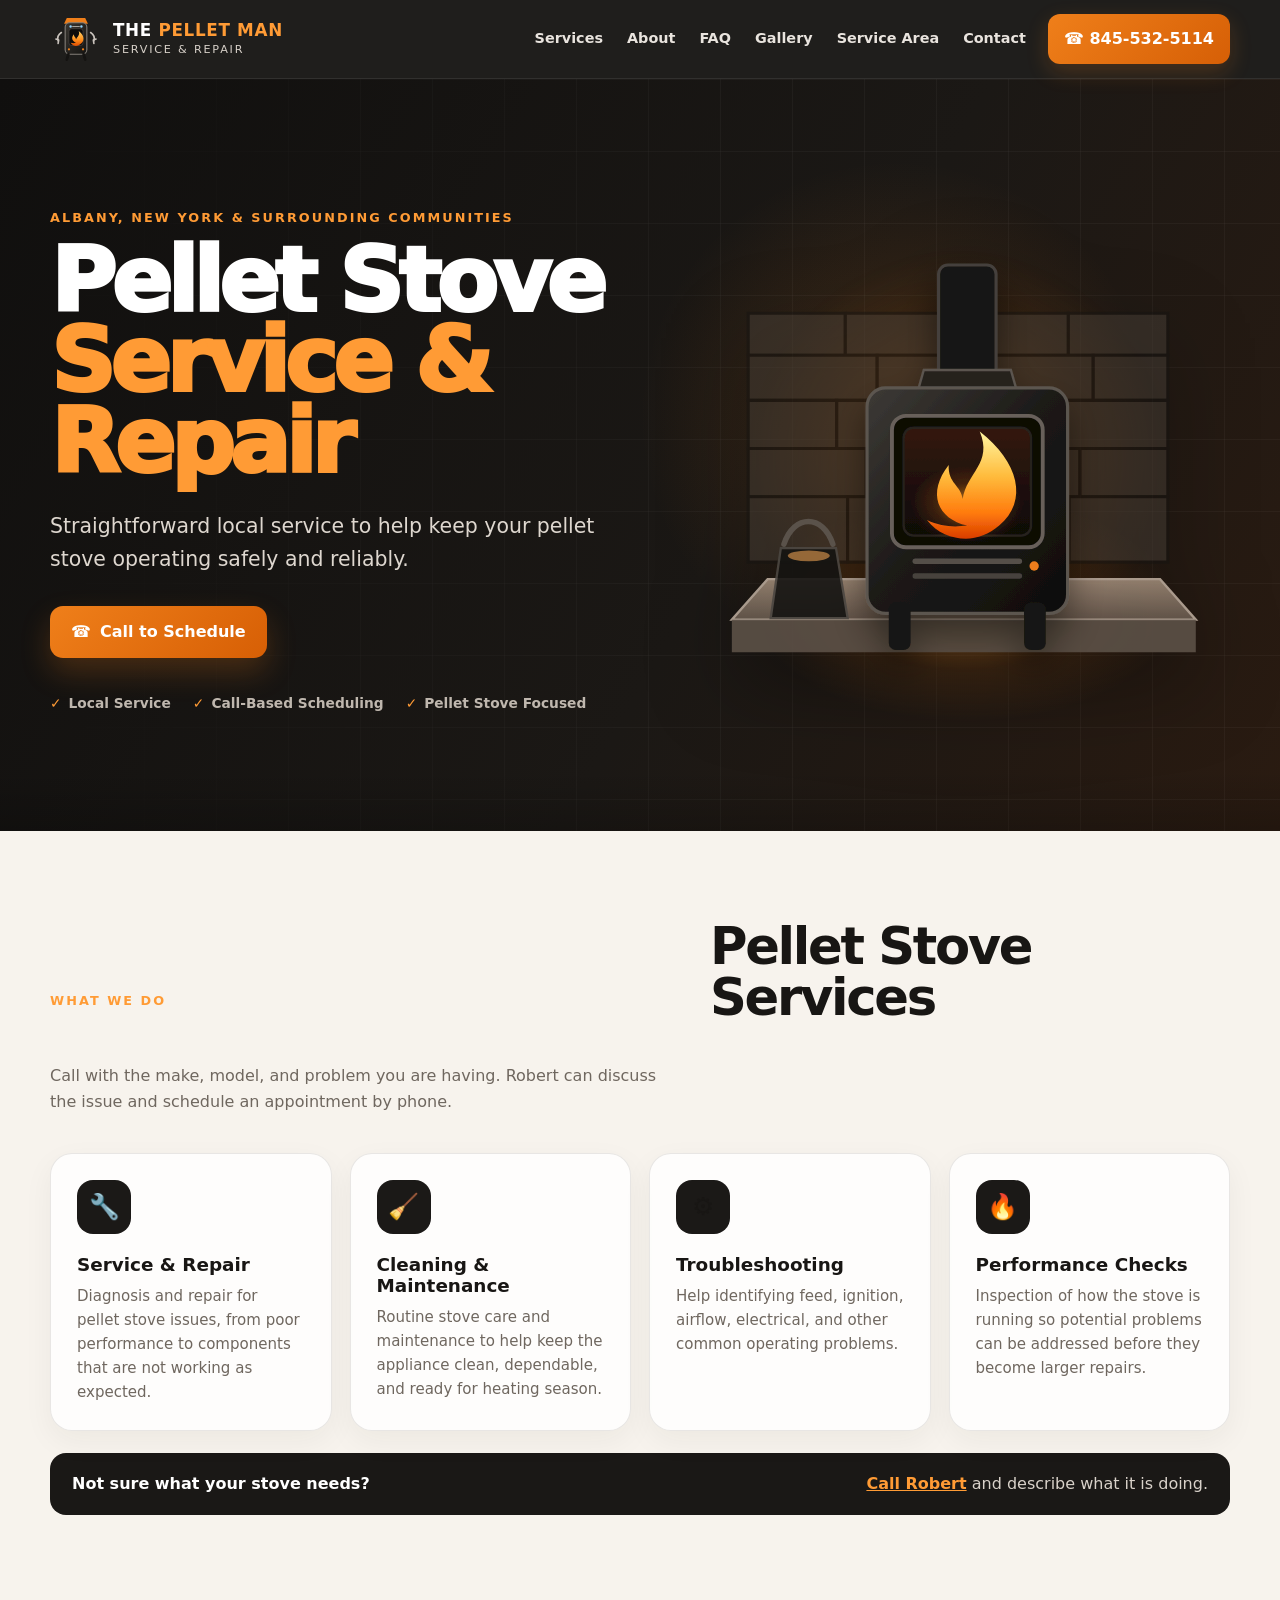
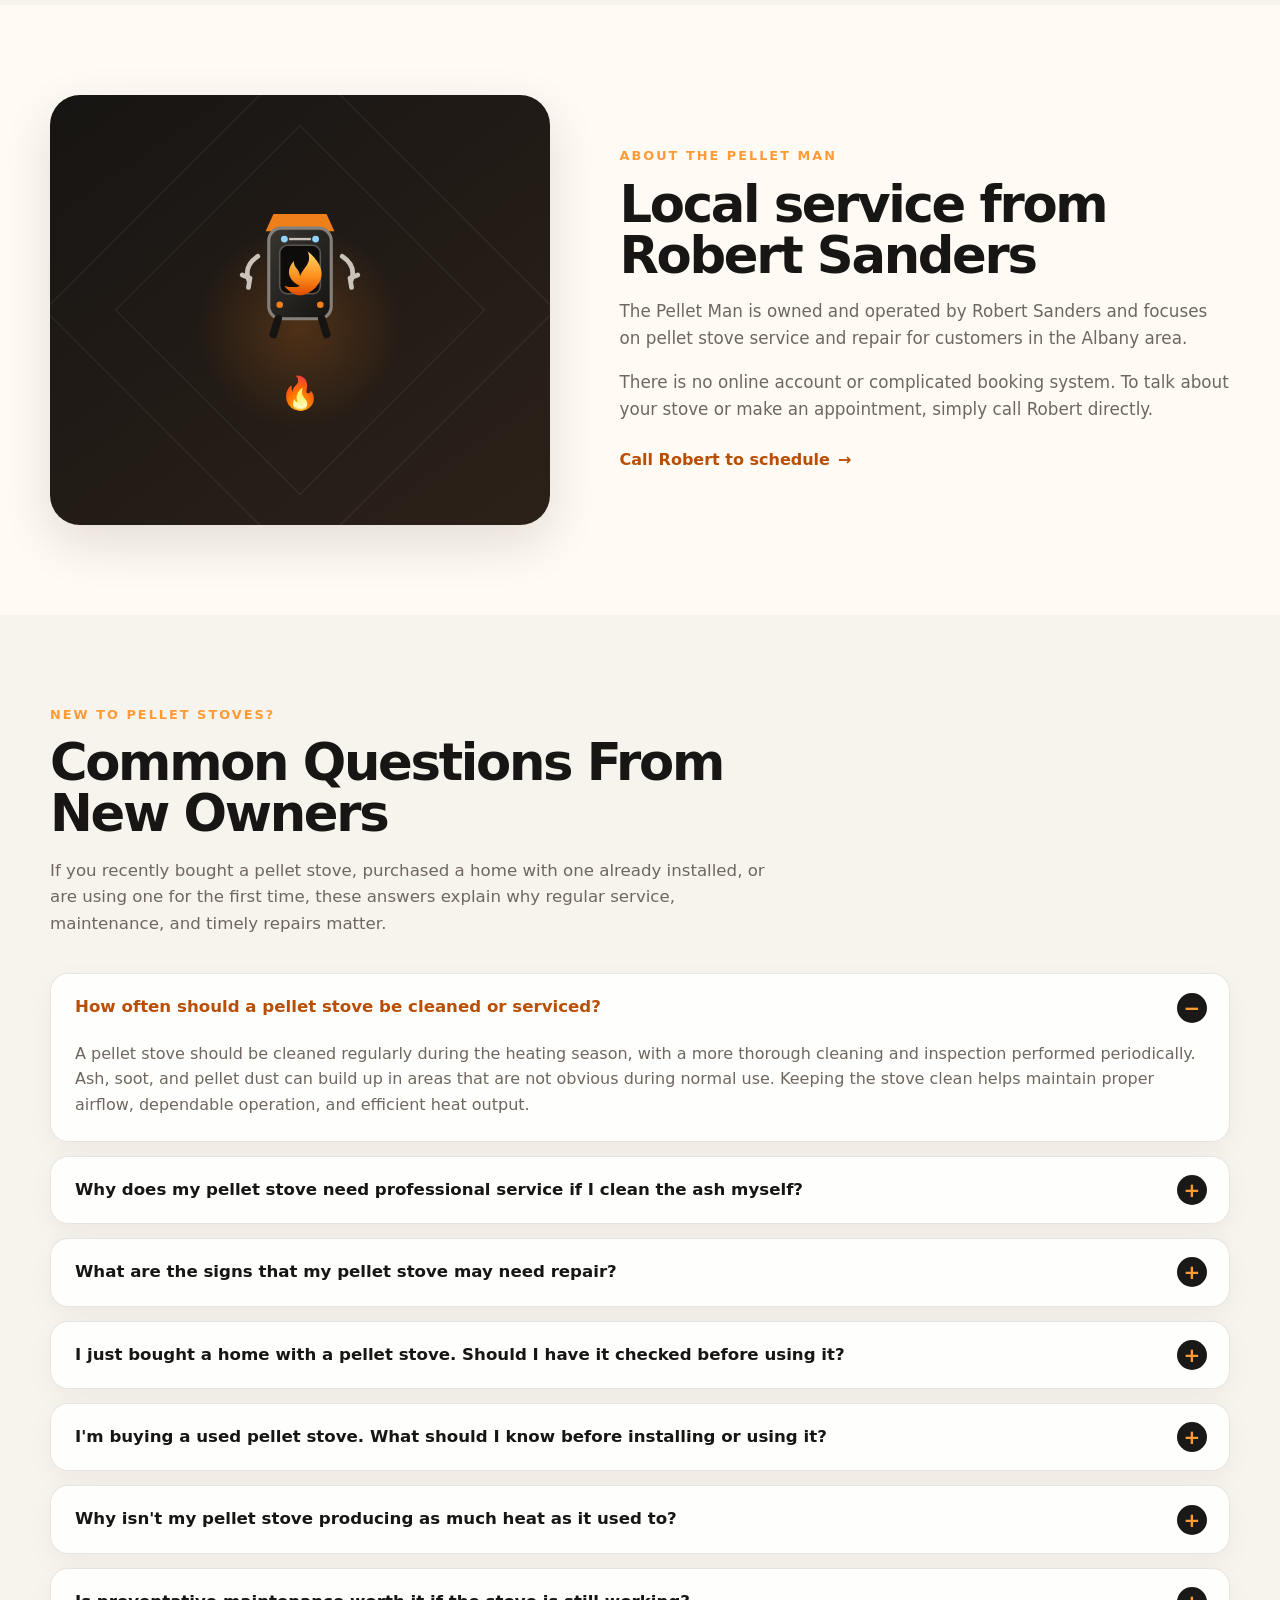
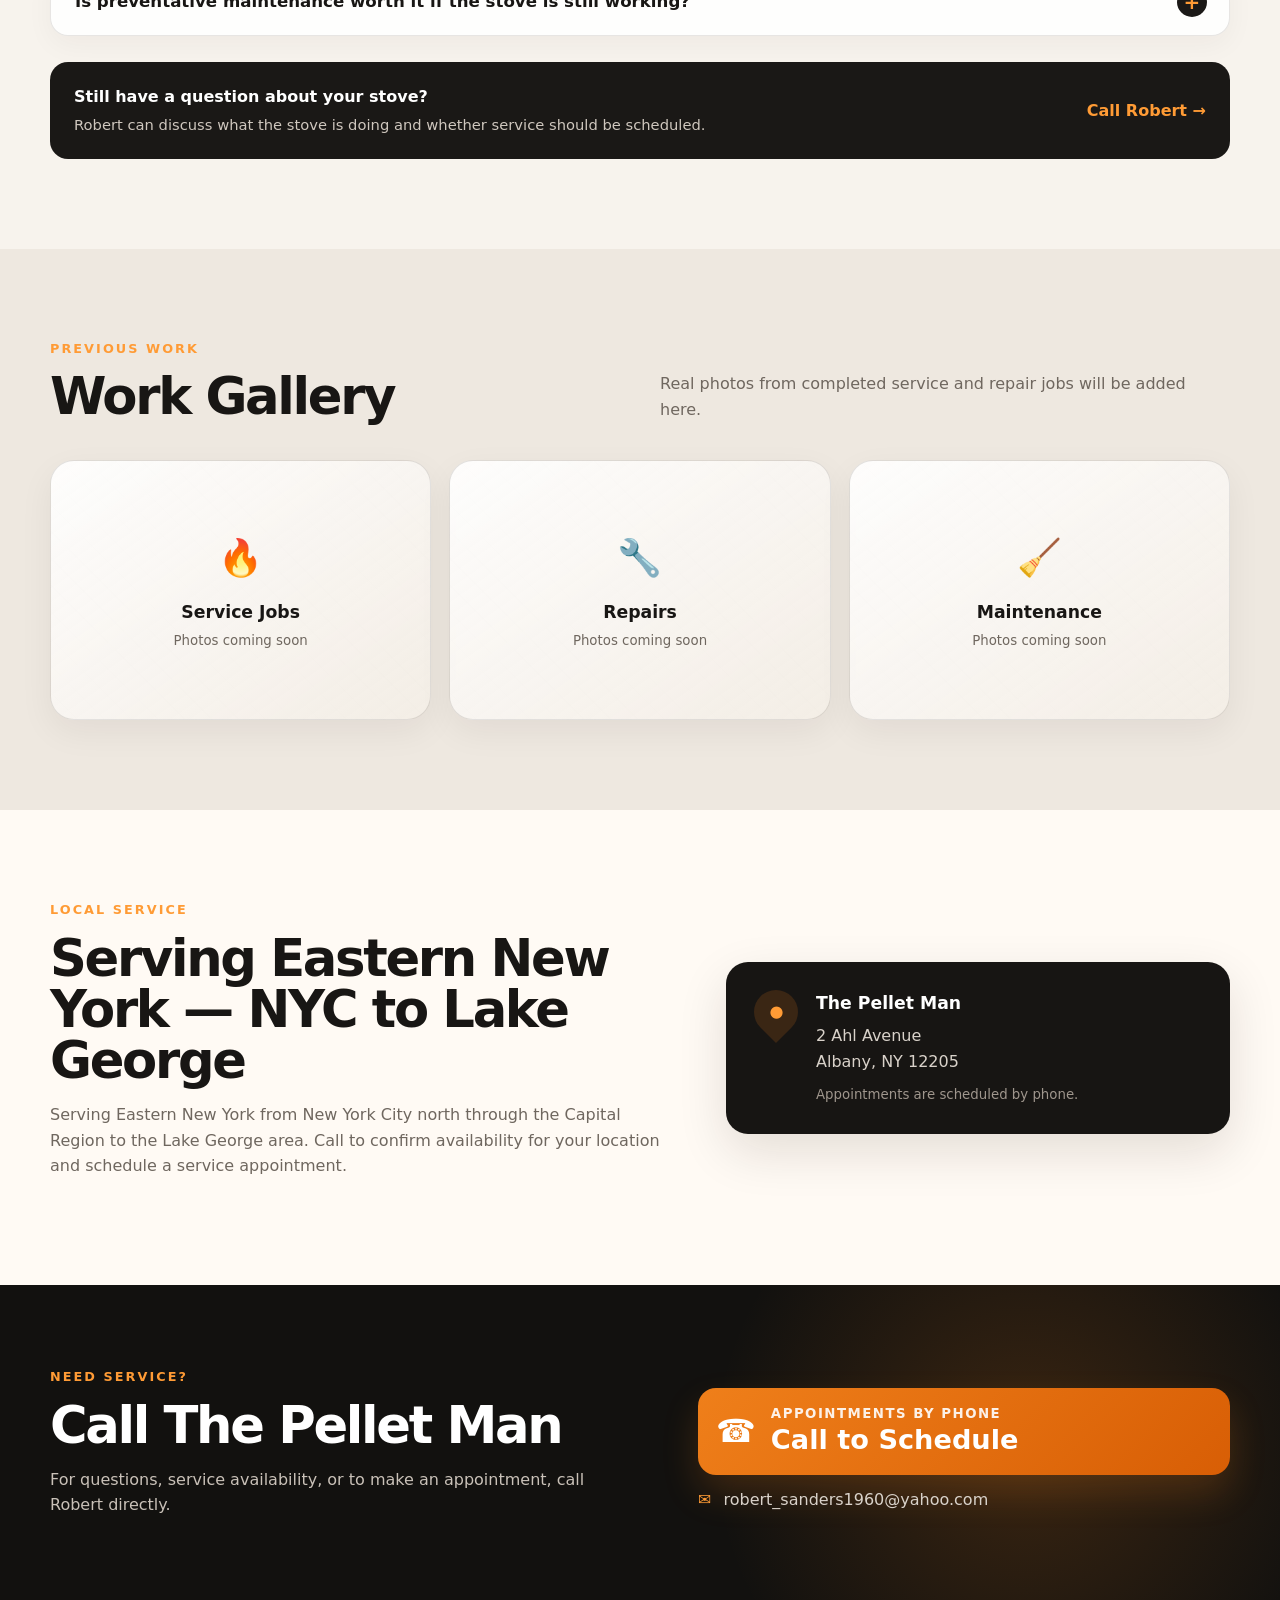
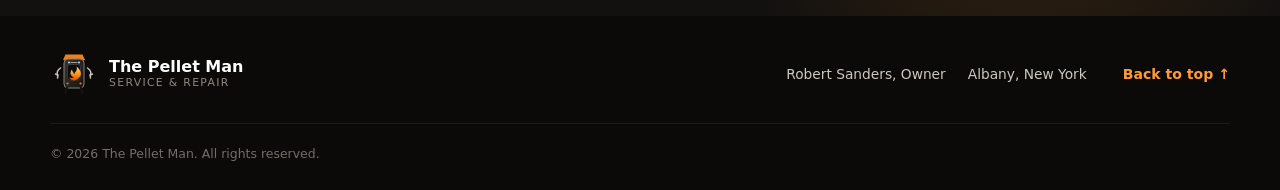
==== commit 0bbeb3b7: "Add FAQ and keep phone number visible only in header" ====
--- a/index.html
+++ b/index.html
@@ -13,6 +13,7 @@
   <link rel="canonical" href="https://thepelletmanservices.com/">
   <link rel="icon" href="assets/favicon.svg" type="image/svg+xml">
   <link rel="stylesheet" href="styles.css">
+  <link rel="stylesheet" href="faq.css">
   <script type="application/ld+json">
   {
     "@context": "https://schema.org",
@@ -61,12 +62,13 @@
       <nav class="site-nav" id="site-nav" aria-label="Primary navigation">
         <a href="#services">Services</a>
         <a href="#about">About</a>
+        <a href="#faq">FAQ</a>
         <a href="#gallery">Gallery</a>
         <a href="#service-area">Service Area</a>
         <a href="#contact">Contact</a>
       </nav>
 
-      <a class="header-call" href="tel:+18455325114" aria-label="Call The Pellet Man at 845-532-5114">
+      <a class="header-call" href="tel:+18455325114" aria-label="Call The Pellet Man">
         <span aria-hidden="true">☎</span> 845-532-5114
       </a>
     </div>
@@ -81,7 +83,6 @@
           <p class="hero-lead">Straightforward local service to help keep your pellet stove operating safely and reliably.</p>
           <div class="hero-actions">
             <a class="btn btn-primary" href="tel:+18455325114"><span aria-hidden="true">☎</span> Call to Schedule</a>
-            <a class="phone-text" href="tel:+18455325114">845-532-5114</a>
           </div>
           <div class="trust-row" aria-label="Service highlights">
             <span>Local Service</span>
@@ -131,7 +132,7 @@
 
         <div class="service-note">
           <strong>Not sure what your stove needs?</strong>
-          <span>Call <a href="tel:+18455325114">845-532-5114</a> and describe what it is doing.</span>
+          <span><a href="tel:+18455325114">Call Robert</a> and describe what it is doing.</span>
         </div>
       </div>
     </section>
@@ -149,7 +150,62 @@
           <h2>Local service from Robert Sanders</h2>
           <p>The Pellet Man is owned and operated by Robert Sanders and focuses on pellet stove service and repair for customers in the Albany area.</p>
           <p>There is no online account or complicated booking system. To talk about your stove or make an appointment, simply call Robert directly.</p>
-          <a class="text-link" href="tel:+18455325114">Call Robert at 845-532-5114 <span aria-hidden="true">→</span></a>
+          <a class="text-link" href="tel:+18455325114">Call Robert to schedule <span aria-hidden="true">→</span></a>
+        </div>
+      </div>
+    </section>
+
+    <section class="section faq" id="faq">
+      <div class="container">
+        <div class="faq-heading">
+          <p class="eyebrow">New to pellet stoves?</p>
+          <h2>Common Questions From New Owners</h2>
+          <p>If you recently bought a pellet stove, purchased a home with one already installed, or are using one for the first time, these answers explain why regular service, maintenance, and timely repairs matter.</p>
+        </div>
+
+        <div class="faq-list">
+          <details class="faq-item" open>
+            <summary>How often should a pellet stove be cleaned or serviced?</summary>
+            <div class="faq-answer"><p>A pellet stove should be cleaned regularly during the heating season, with a more thorough cleaning and inspection performed periodically. Ash, soot, and pellet dust can build up in areas that are not obvious during normal use. Keeping the stove clean helps maintain proper airflow, dependable operation, and efficient heat output.</p></div>
+          </details>
+
+          <details class="faq-item">
+            <summary>Why does my pellet stove need professional service if I clean the ash myself?</summary>
+            <div class="faq-answer"><p>Emptying the burn pot and ash pan is important, but there are internal areas and components that also need attention. Blowers, exhaust passages, sensors, motors, seals, and venting can collect debris or develop problems over time. A more complete service can identify issues that routine homeowner cleaning may not reveal.</p></div>
+          </details>
+
+          <details class="faq-item">
+            <summary>What are the signs that my pellet stove may need repair?</summary>
+            <div class="faq-answer"><p>Common warning signs include trouble starting, pellets not feeding properly, weak or unusual flames, excessive smoke or soot, strange noises, poor heat output, the stove shutting itself down, or error codes. If the stove suddenly starts behaving differently than normal, it is worth having the problem diagnosed before it becomes a larger repair.</p></div>
+          </details>
+
+          <details class="faq-item">
+            <summary>I just bought a home with a pellet stove. Should I have it checked before using it?</summary>
+            <div class="faq-answer"><p>Yes, especially if you do not know its maintenance history. A previous owner may not have cleaned or serviced it regularly, and you may not know the condition of the venting, seals, motors, or other components. An inspection can give a new owner a better understanding of the stove's condition before relying on it for heat.</p></div>
+          </details>
+
+          <details class="faq-item">
+            <summary>I'm buying a used pellet stove. What should I know before installing or using it?</summary>
+            <div class="faq-answer"><p>Used pellet stoves can be a good option, but age and condition matter. Components such as auger motors, igniters, blowers, switches, control boards, door seals, and exhaust systems can wear over time. Knowing the stove's make and model and having its condition evaluated can help identify problems before you depend on it during cold weather.</p></div>
+          </details>
+
+          <details class="faq-item">
+            <summary>Why isn't my pellet stove producing as much heat as it used to?</summary>
+            <div class="faq-answer"><p>Reduced heat can come from several things, including restricted airflow, dirty internal passages, worn seals, blower problems, pellet-feed issues, poor-quality fuel, or components that are not operating correctly. Cleaning and troubleshooting the stove can help determine whether the problem is maintenance-related or something that needs repair.</p></div>
+          </details>
+
+          <details class="faq-item">
+            <summary>Is preventative maintenance worth it if the stove is still working?</summary>
+            <div class="faq-answer"><p>Usually, yes. A stove can continue running while airflow becomes restricted or components begin wearing down. Routine maintenance gives you a chance to address smaller issues before they turn into a breakdown, especially before the coldest part of the heating season.</p></div>
+          </details>
+        </div>
+
+        <div class="faq-cta">
+          <div>
+            <strong>Still have a question about your stove?</strong>
+            <span>Robert can discuss what the stove is doing and whether service should be scheduled.</span>
+          </div>
+          <a href="tel:+18455325114">Call Robert →</a>
         </div>
       </div>
     </section>
@@ -210,9 +266,9 @@
           <p>For questions, service availability, or to make an appointment, call Robert directly.</p>
         </div>
         <div class="contact-actions">
-          <a class="big-call" href="tel:+18455325114">
+          <a class="big-call" href="tel:+18455325114" aria-label="Call The Pellet Man">
             <span class="call-icon" aria-hidden="true">☎</span>
-            <span><small>Call to schedule</small><strong>845-532-5114</strong></span>
+            <span><small>Appointments by phone</small><strong>Call to Schedule</strong></span>
           </a>
           <a class="contact-line" href="mailto:robert_sanders1960@yahoo.com"><span aria-hidden="true">✉</span> robert_sanders1960@yahoo.com</a>
         </div>
@@ -235,11 +291,11 @@
     <div class="container copyright">© <span id="year"></span> The Pellet Man. All rights reserved.</div>
   </footer>
 
-  <a class="mobile-call" href="tel:+18455325114" aria-label="Call The Pellet Man at 845-532-5114">
+  <a class="mobile-call" href="tel:+18455325114" aria-label="Call The Pellet Man">
     <span aria-hidden="true">☎</span>
-    <span><small>Call to schedule</small><strong>845-532-5114</strong></span>
+    <span><small>Appointments by phone</small><strong>Call to Schedule</strong></span>
   </a>
 
   <script src="script.js"></script>
 </body>
-</html>+</html>
--- a/faq.css
+++ b/faq.css
@@ -0,0 +1,128 @@
+.faq {
+  background: #f7f3ed;
+}
+
+.faq-heading {
+  max-width: 800px;
+  margin-bottom: 36px;
+}
+
+.faq-heading h2 {
+  margin: 0;
+  font-size: clamp(2.25rem, 4vw, 3.75rem);
+  line-height: 1;
+  letter-spacing: -.045em;
+}
+
+.faq-heading > p:last-child {
+  margin: 18px 0 0;
+  max-width: 740px;
+  color: var(--muted);
+  font-size: 1.04rem;
+}
+
+.faq-list {
+  display: grid;
+  gap: 14px;
+}
+
+.faq-item {
+  overflow: hidden;
+  border: 1px solid rgba(40,31,23,.11);
+  border-radius: 18px;
+  background: rgba(255,255,255,.88);
+  box-shadow: 0 9px 28px rgba(41,30,20,.045);
+}
+
+.faq-item summary {
+  position: relative;
+  cursor: pointer;
+  list-style: none;
+  padding: 22px 62px 22px 24px;
+  font-size: 1.04rem;
+  font-weight: 900;
+  line-height: 1.35;
+}
+
+.faq-item summary::-webkit-details-marker {
+  display: none;
+}
+
+.faq-item summary::after {
+  content: "+";
+  position: absolute;
+  top: 50%;
+  right: 22px;
+  width: 30px;
+  height: 30px;
+  transform: translateY(-50%);
+  border-radius: 50%;
+  display: grid;
+  place-items: center;
+  background: #1b1917;
+  color: var(--orange-2);
+  font-size: 1.25rem;
+  line-height: 1;
+}
+
+.faq-item[open] summary {
+  color: var(--orange-dark);
+}
+
+.faq-item[open] summary::after {
+  content: "−";
+}
+
+.faq-answer {
+  padding: 0 24px 23px;
+  color: var(--muted);
+}
+
+.faq-answer p {
+  margin: 0;
+}
+
+.faq-cta {
+  margin-top: 26px;
+  padding: 22px 24px;
+  border-radius: 18px;
+  background: #1a1816;
+  color: #fff;
+  display: flex;
+  align-items: center;
+  justify-content: space-between;
+  gap: 20px;
+}
+
+.faq-cta div {
+  display: grid;
+  gap: 3px;
+}
+
+.faq-cta span {
+  color: #cfc7be;
+  font-size: .92rem;
+}
+
+.faq-cta a {
+  color: var(--orange-2);
+  font-weight: 900;
+  text-decoration: none;
+  white-space: nowrap;
+}
+
+@media (max-width: 700px) {
+  .faq-item summary {
+    padding: 20px 54px 20px 20px;
+  }
+
+  .faq-answer {
+    padding: 0 20px 21px;
+  }
+
+  .faq-cta {
+    align-items: flex-start;
+    flex-direction: column;
+    gap: 10px;
+  }
+}
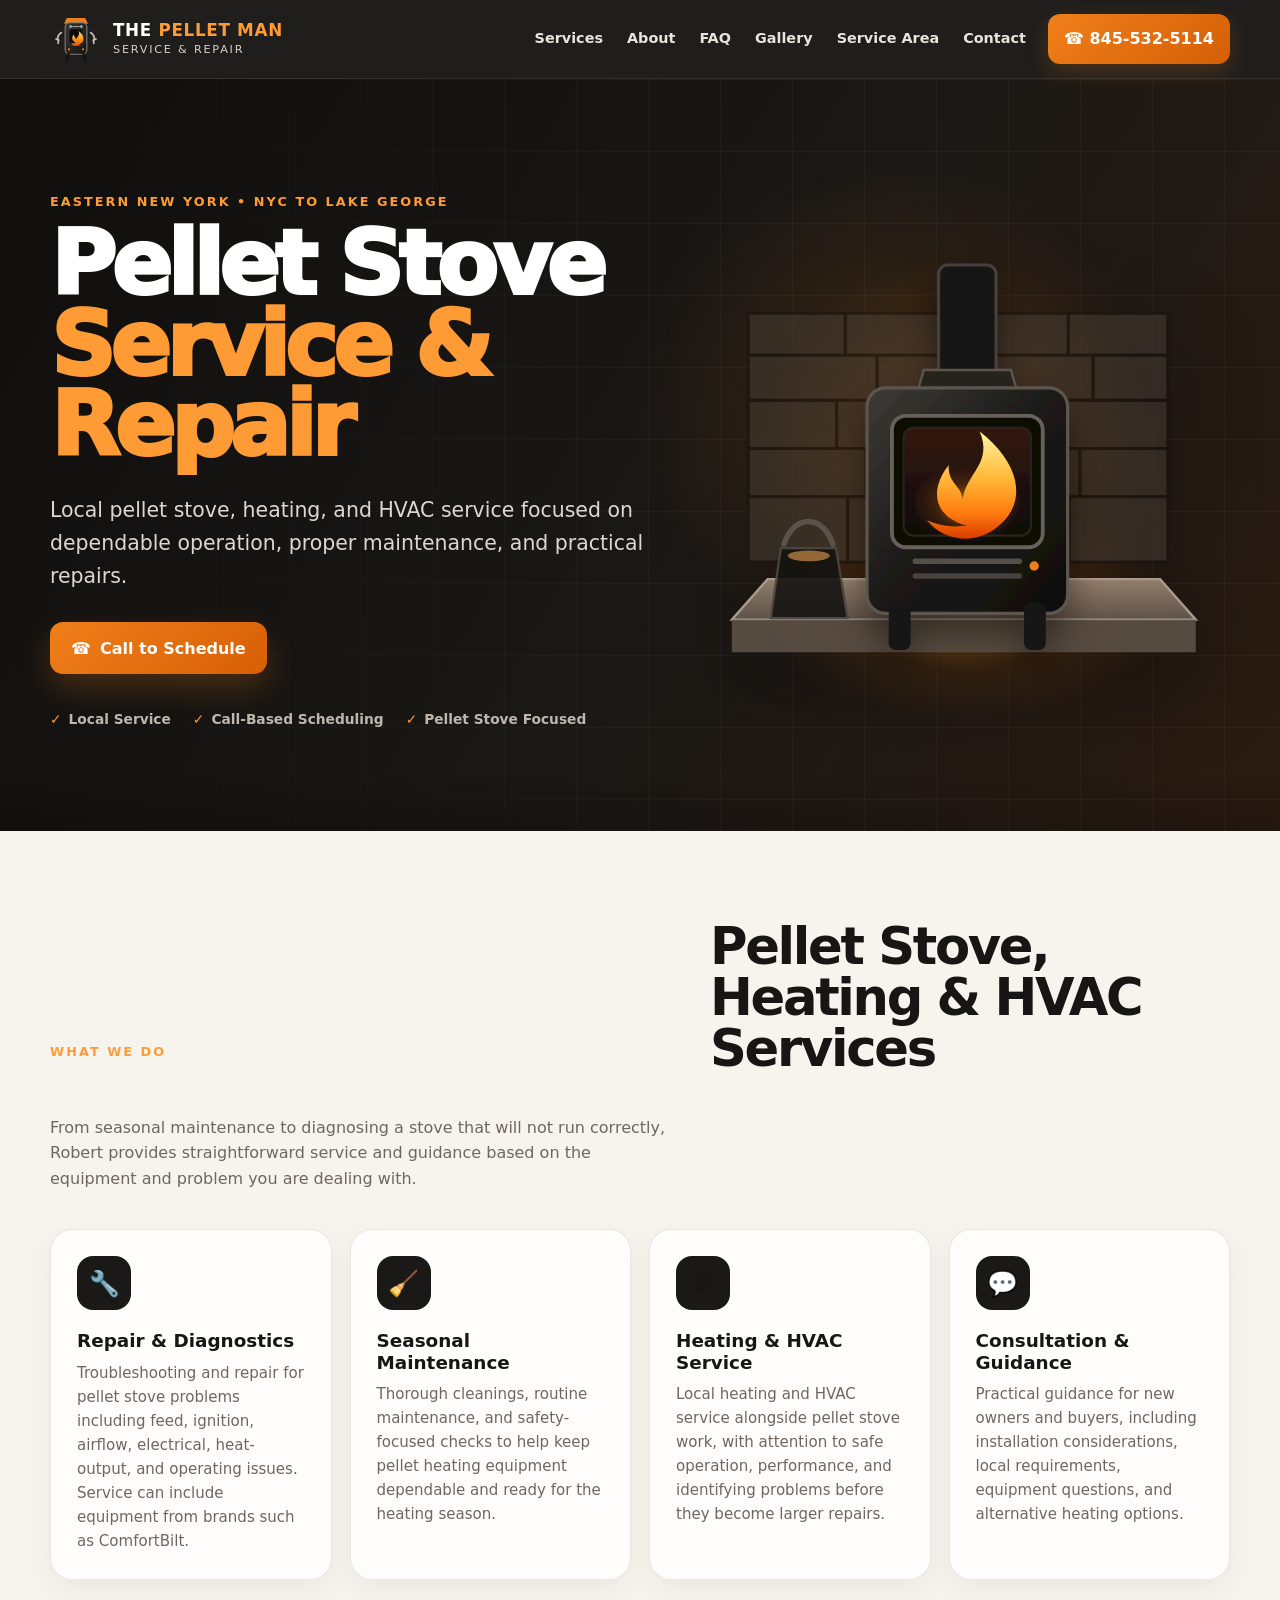
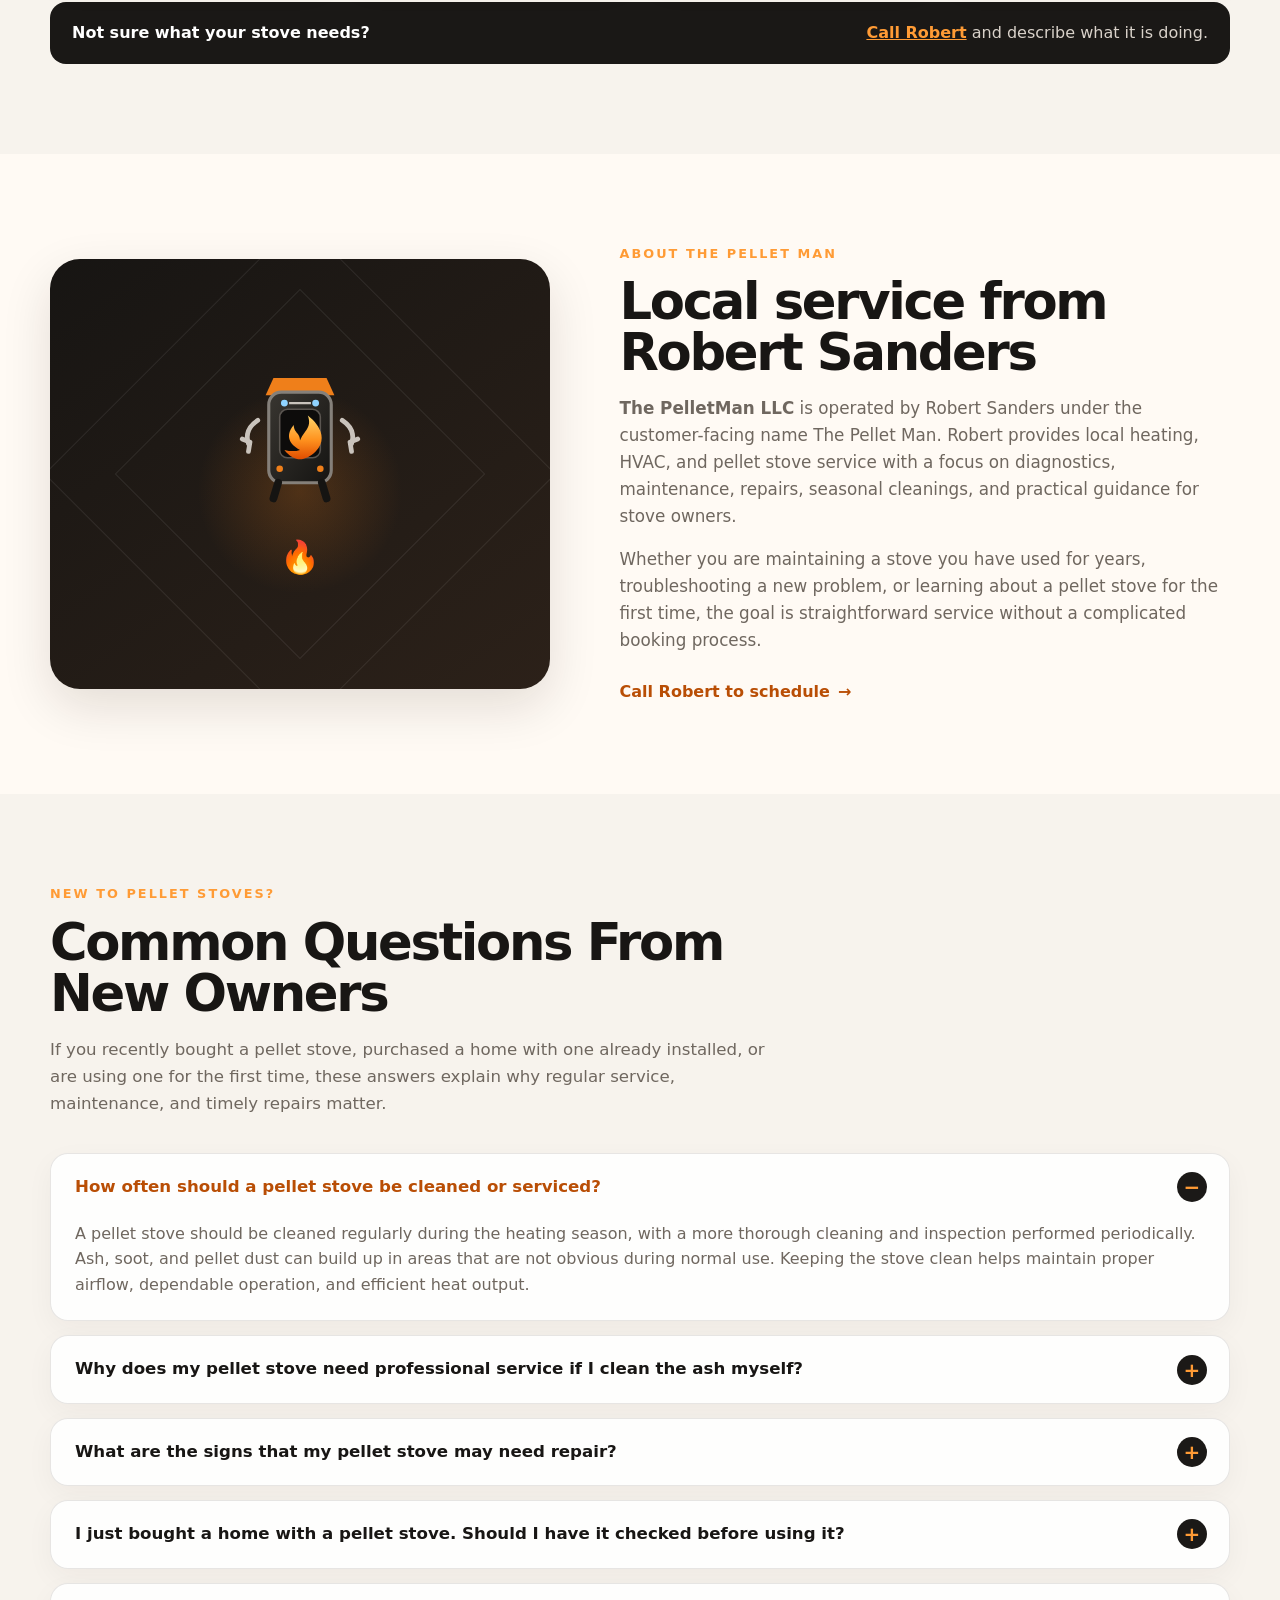
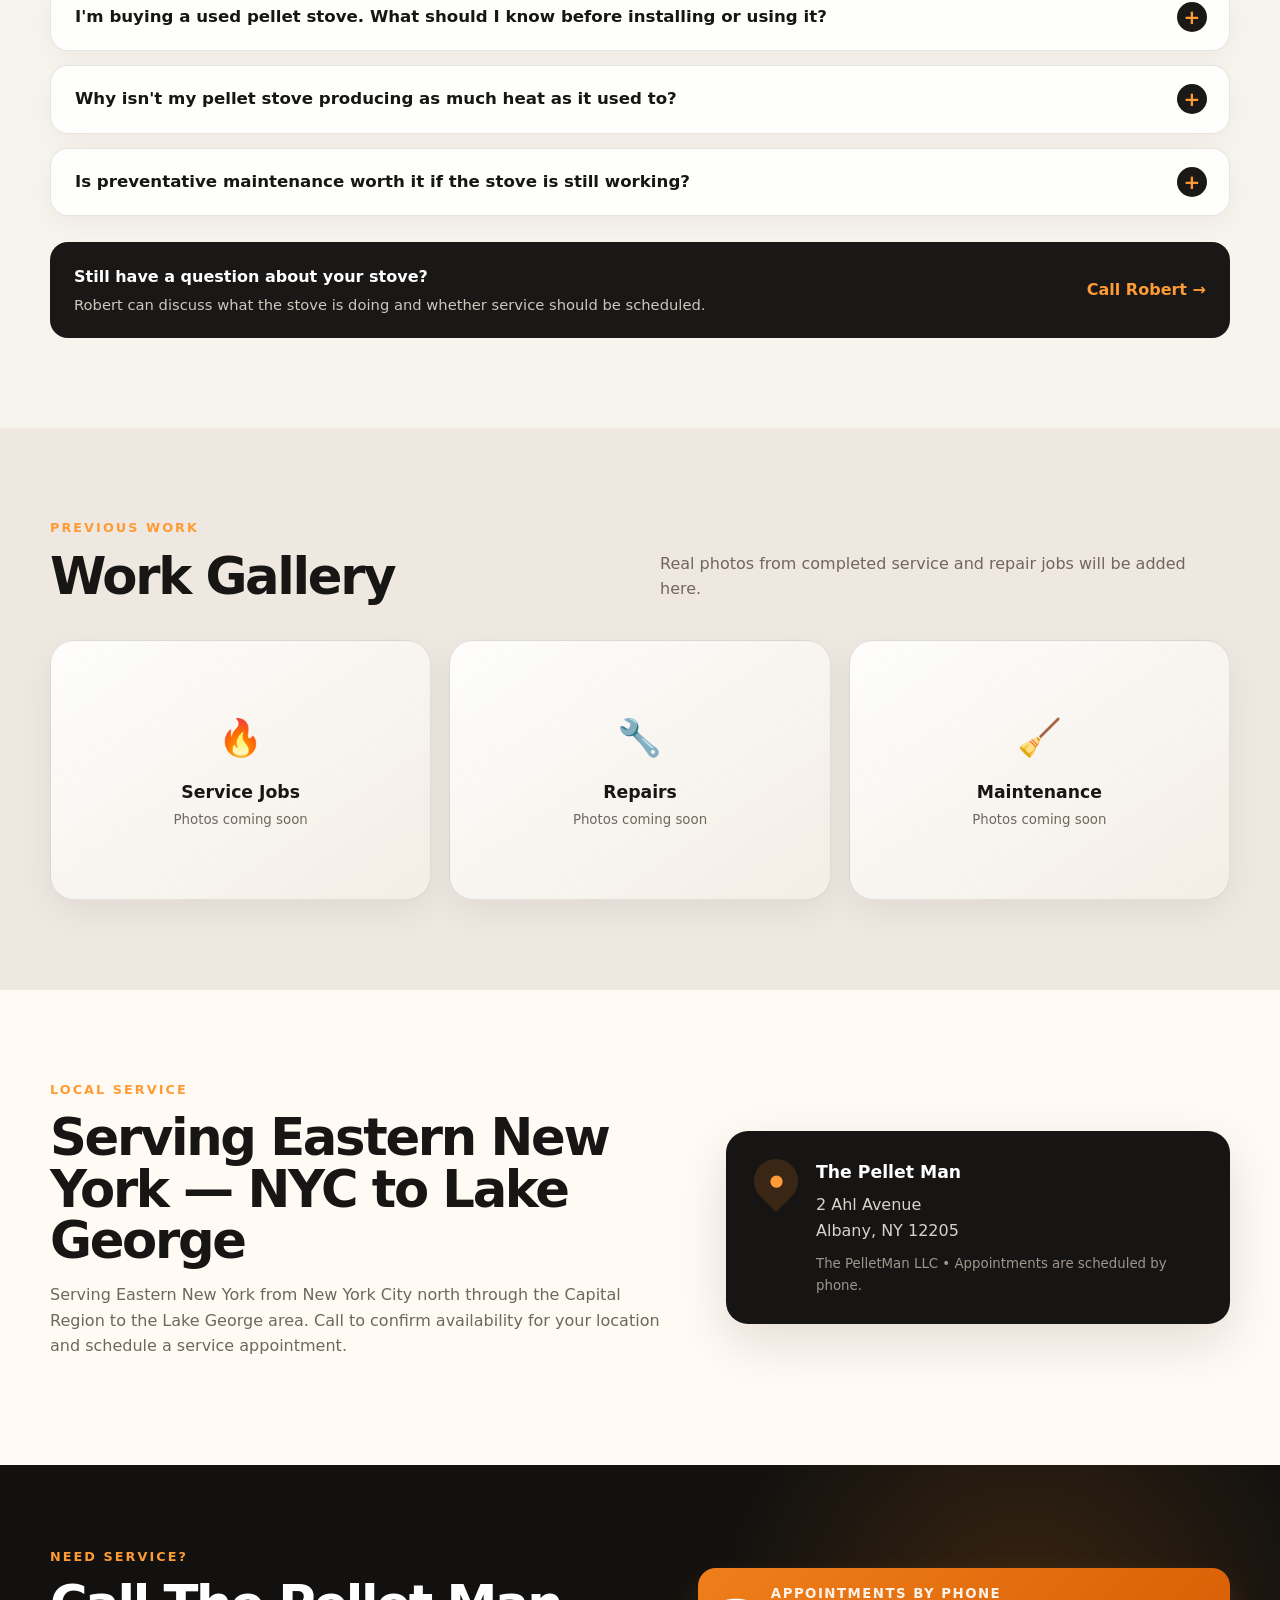
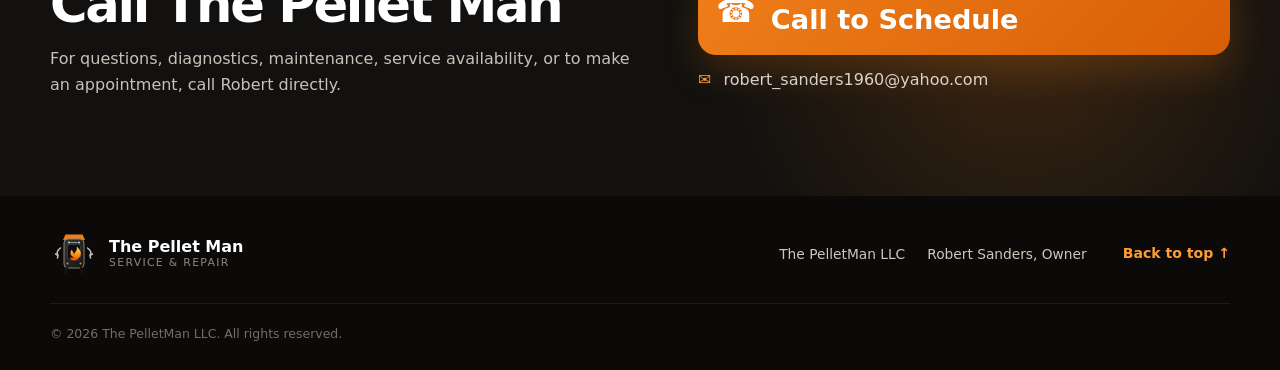
==== commit 2eece002: "Add LLC name and expanded service information" ====
--- a/index.html
+++ b/index.html
@@ -3,11 +3,11 @@
 <head>
   <meta charset="utf-8">
   <meta name="viewport" content="width=device-width, initial-scale=1">
-  <title>The Pellet Man | Pellet Stove Service & Repair in Albany, NY</title>
-  <meta name="description" content="The Pellet Man provides pellet stove service and repair in the Albany, NY area. Call Robert Sanders at 845-532-5114 to schedule service.">
+  <title>The Pellet Man | Pellet Stove, Heating & HVAC Service in Eastern NY</title>
+  <meta name="description" content="The Pellet Man, operated by Robert Sanders through The PelletMan LLC, provides pellet stove repair, diagnostics, seasonal maintenance, heating and HVAC service, and consultation across Eastern New York.">
   <meta name="theme-color" content="#151515">
-  <meta property="og:title" content="The Pellet Man | Service & Repair">
-  <meta property="og:description" content="Pellet stove service and repair in the Albany, NY area. Call 845-532-5114 to schedule.">
+  <meta property="og:title" content="The Pellet Man | Pellet Stove, Heating & HVAC Service">
+  <meta property="og:description" content="Pellet stove repair, diagnostics, seasonal maintenance, heating and HVAC service, and consultation across Eastern New York.">
   <meta property="og:type" content="website">
   <meta property="og:url" content="https://thepelletmanservices.com/">
   <link rel="canonical" href="https://thepelletmanservices.com/">
@@ -19,7 +19,8 @@
     "@context": "https://schema.org",
     "@type": "HomeAndConstructionBusiness",
     "name": "The Pellet Man",
-    "description": "Pellet stove service and repair in the Albany, New York area.",
+    "legalName": "The PelletMan LLC",
+    "description": "Local heating, HVAC, and pellet stove service including diagnostics, repairs, seasonal cleaning and maintenance, performance checks, and consultation across Eastern New York.",
     "url": "https://thepelletmanservices.com/",
     "telephone": "+1-845-532-5114",
     "email": "robert_sanders1960@yahoo.com",
@@ -36,9 +37,15 @@
       "addressCountry": "US"
     },
     "areaServed": {
-      "@type": "City",
-      "name": "Albany"
-    }
+      "@type": "AdministrativeArea",
+      "name": "Eastern New York from New York City to Lake George"
+    },
+    "makesOffer": [
+      {"@type":"Offer","itemOffered":{"@type":"Service","name":"Pellet Stove Repair & Diagnostics"}},
+      {"@type":"Offer","itemOffered":{"@type":"Service","name":"Seasonal Cleaning & Maintenance"}},
+      {"@type":"Offer","itemOffered":{"@type":"Service","name":"Heating & HVAC Service"}},
+      {"@type":"Offer","itemOffered":{"@type":"Service","name":"Pellet Stove Consultation"}}
+    ]
   }
   </script>
 </head>
@@ -78,9 +85,9 @@
     <section class="hero">
       <div class="container hero-grid">
         <div class="hero-copy">
-          <p class="eyebrow">Albany, New York &amp; surrounding communities</p>
+          <p class="eyebrow">Eastern New York • NYC to Lake George</p>
           <h1>Pellet Stove<br><span>Service &amp; Repair</span></h1>
-          <p class="hero-lead">Straightforward local service to help keep your pellet stove operating safely and reliably.</p>
+          <p class="hero-lead">Local pellet stove, heating, and HVAC service focused on dependable operation, proper maintenance, and practical repairs.</p>
           <div class="hero-actions">
             <a class="btn btn-primary" href="tel:+18455325114"><span aria-hidden="true">☎</span> Call to Schedule</a>
           </div>
@@ -103,30 +110,30 @@
       <div class="container">
         <div class="section-heading">
           <p class="eyebrow">What we do</p>
-          <h2>Pellet Stove Services</h2>
-          <p>Call with the make, model, and problem you are having. Robert can discuss the issue and schedule an appointment by phone.</p>
+          <h2>Pellet Stove, Heating &amp; HVAC Services</h2>
+          <p>From seasonal maintenance to diagnosing a stove that will not run correctly, Robert provides straightforward service and guidance based on the equipment and problem you are dealing with.</p>
         </div>
 
         <div class="service-grid">
           <article class="service-card">
             <div class="service-icon" aria-hidden="true">🔧</div>
-            <h3>Service &amp; Repair</h3>
-            <p>Diagnosis and repair for pellet stove issues, from poor performance to components that are not working as expected.</p>
+            <h3>Repair &amp; Diagnostics</h3>
+            <p>Troubleshooting and repair for pellet stove problems including feed, ignition, airflow, electrical, heat-output, and operating issues. Service can include equipment from brands such as ComfortBilt.</p>
           </article>
           <article class="service-card">
             <div class="service-icon" aria-hidden="true">🧹</div>
-            <h3>Cleaning &amp; Maintenance</h3>
-            <p>Routine stove care and maintenance to help keep the appliance clean, dependable, and ready for heating season.</p>
+            <h3>Seasonal Maintenance</h3>
+            <p>Thorough cleanings, routine maintenance, and safety-focused checks to help keep pellet heating equipment dependable and ready for the heating season.</p>
           </article>
           <article class="service-card">
             <div class="service-icon" aria-hidden="true">⚙️</div>
-            <h3>Troubleshooting</h3>
-            <p>Help identifying feed, ignition, airflow, electrical, and other common operating problems.</p>
+            <h3>Heating &amp; HVAC Service</h3>
+            <p>Local heating and HVAC service alongside pellet stove work, with attention to safe operation, performance, and identifying problems before they become larger repairs.</p>
           </article>
           <article class="service-card">
-            <div class="service-icon" aria-hidden="true">🔥</div>
-            <h3>Performance Checks</h3>
-            <p>Inspection of how the stove is running so potential problems can be addressed before they become larger repairs.</p>
+            <div class="service-icon" aria-hidden="true">💬</div>
+            <h3>Consultation &amp; Guidance</h3>
+            <p>Practical guidance for new owners and buyers, including installation considerations, local requirements, equipment questions, and alternative heating options.</p>
           </article>
         </div>
 
@@ -148,8 +155,8 @@
         <div class="about-copy">
           <p class="eyebrow">About The Pellet Man</p>
           <h2>Local service from Robert Sanders</h2>
-          <p>The Pellet Man is owned and operated by Robert Sanders and focuses on pellet stove service and repair for customers in the Albany area.</p>
-          <p>There is no online account or complicated booking system. To talk about your stove or make an appointment, simply call Robert directly.</p>
+          <p><strong>The PelletMan LLC</strong> is operated by Robert Sanders under the customer-facing name The Pellet Man. Robert provides local heating, HVAC, and pellet stove service with a focus on diagnostics, maintenance, repairs, seasonal cleanings, and practical guidance for stove owners.</p>
+          <p>Whether you are maintaining a stove you have used for years, troubleshooting a new problem, or learning about a pellet stove for the first time, the goal is straightforward service without a complicated booking process.</p>
           <a class="text-link" href="tel:+18455325114">Call Robert to schedule <span aria-hidden="true">→</span></a>
         </div>
       </div>
@@ -252,7 +259,7 @@
           <div>
             <strong>The Pellet Man</strong>
             <address>2 Ahl Avenue<br>Albany, NY 12205</address>
-            <small>Appointments are scheduled by phone.</small>
+            <small>The PelletMan LLC • Appointments are scheduled by phone.</small>
           </div>
         </div>
       </div>
@@ -263,7 +270,7 @@
         <div class="contact-copy">
           <p class="eyebrow">Need service?</p>
           <h2>Call The Pellet Man</h2>
-          <p>For questions, service availability, or to make an appointment, call Robert directly.</p>
+          <p>For questions, diagnostics, maintenance, service availability, or to make an appointment, call Robert directly.</p>
         </div>
         <div class="contact-actions">
           <a class="big-call" href="tel:+18455325114" aria-label="Call The Pellet Man">
@@ -283,12 +290,12 @@
         <div><strong>The Pellet Man</strong><small>Service &amp; Repair</small></div>
       </div>
       <div class="footer-copy">
+        <span>The PelletMan LLC</span>
         <span>Robert Sanders, Owner</span>
-        <span>Albany, New York</span>
       </div>
       <a href="#top" class="back-top">Back to top ↑</a>
     </div>
-    <div class="container copyright">© <span id="year"></span> The Pellet Man. All rights reserved.</div>
+    <div class="container copyright">© <span id="year"></span> The PelletMan LLC. All rights reserved.</div>
   </footer>
 
   <a class="mobile-call" href="tel:+18455325114" aria-label="Call The Pellet Man">
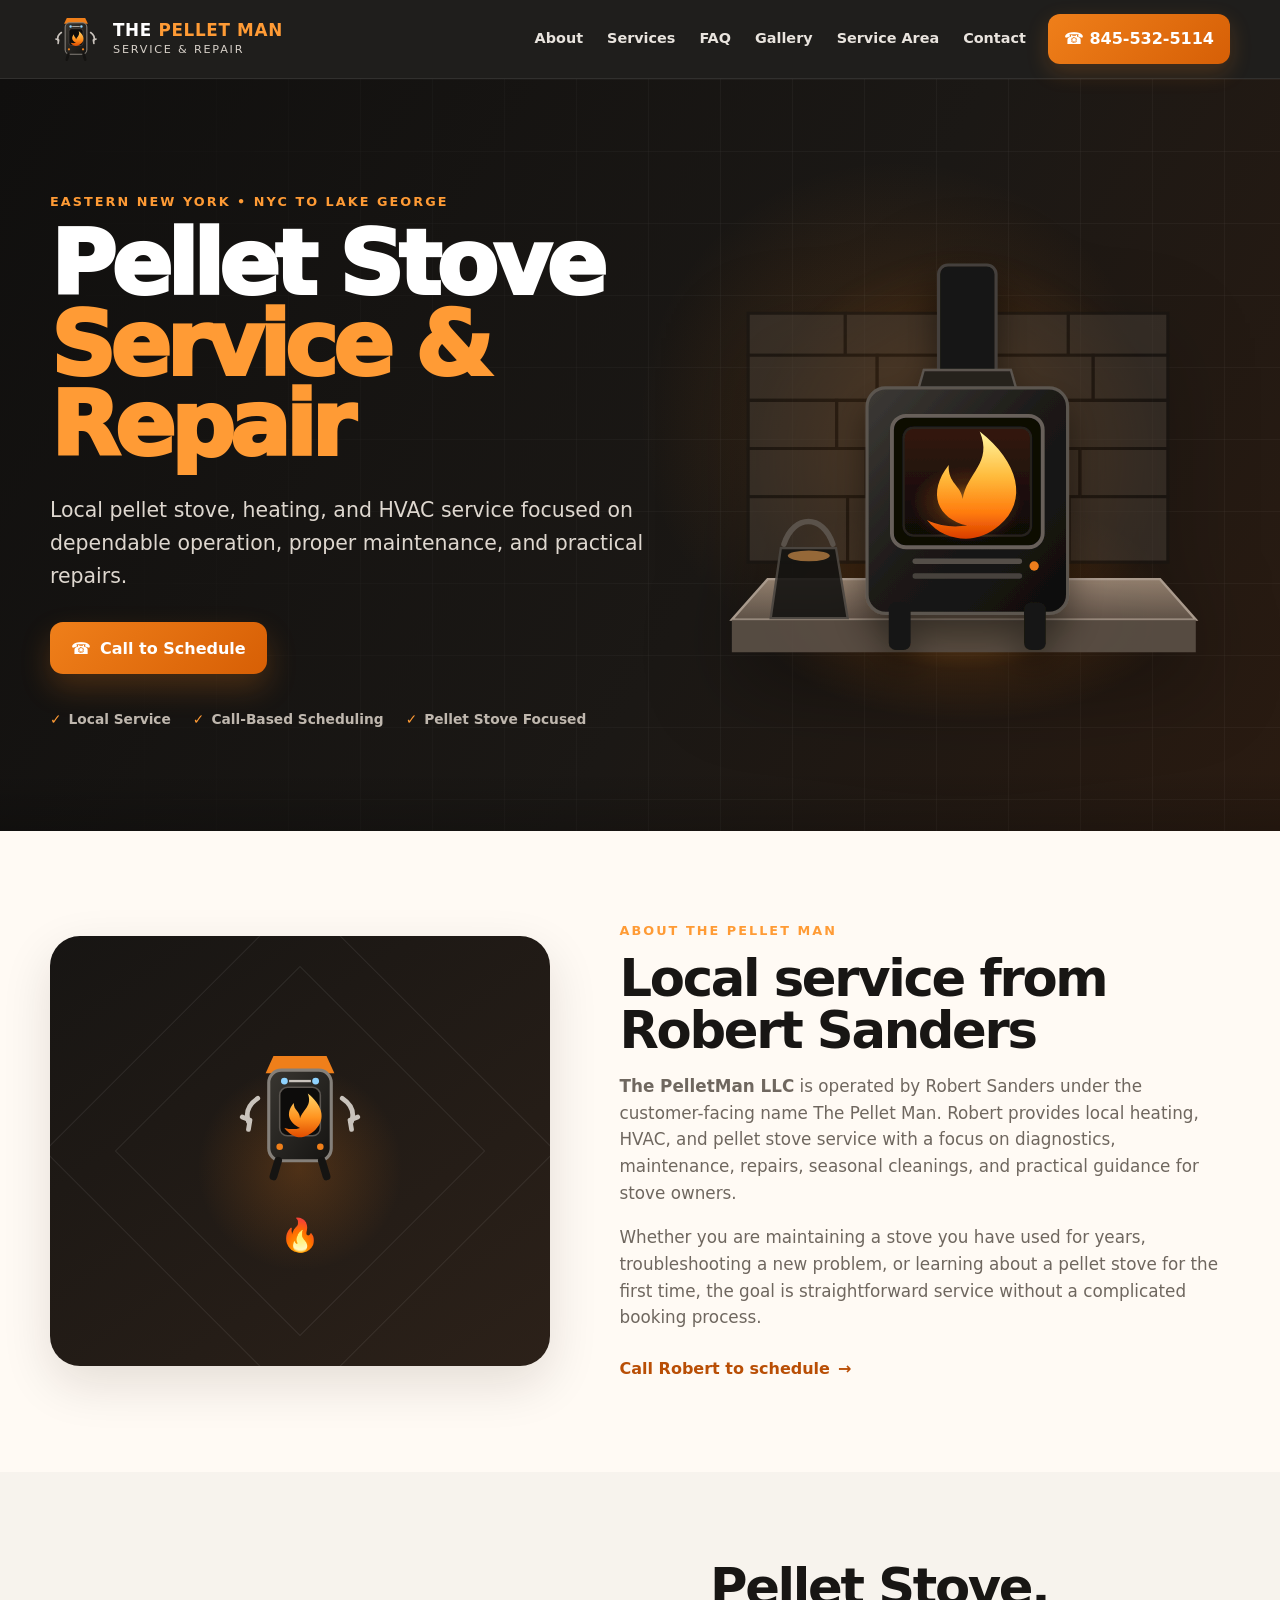
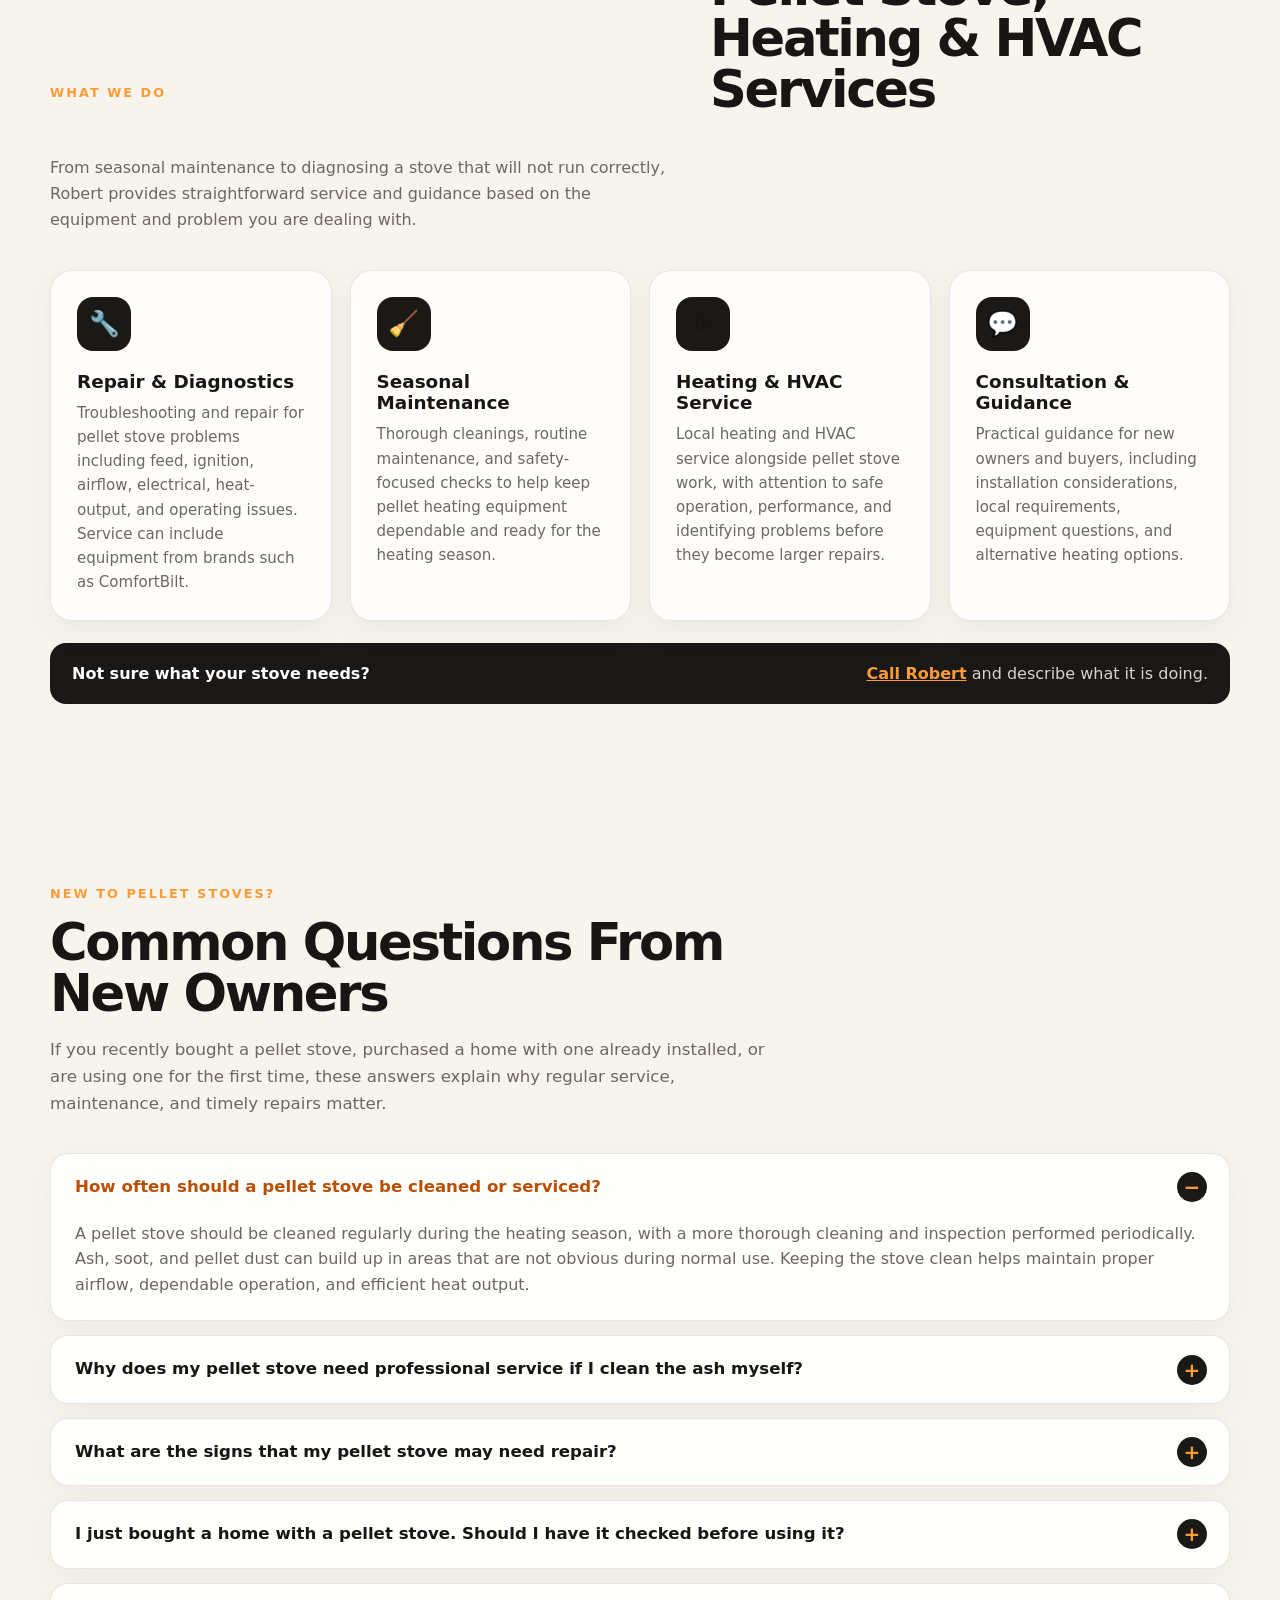
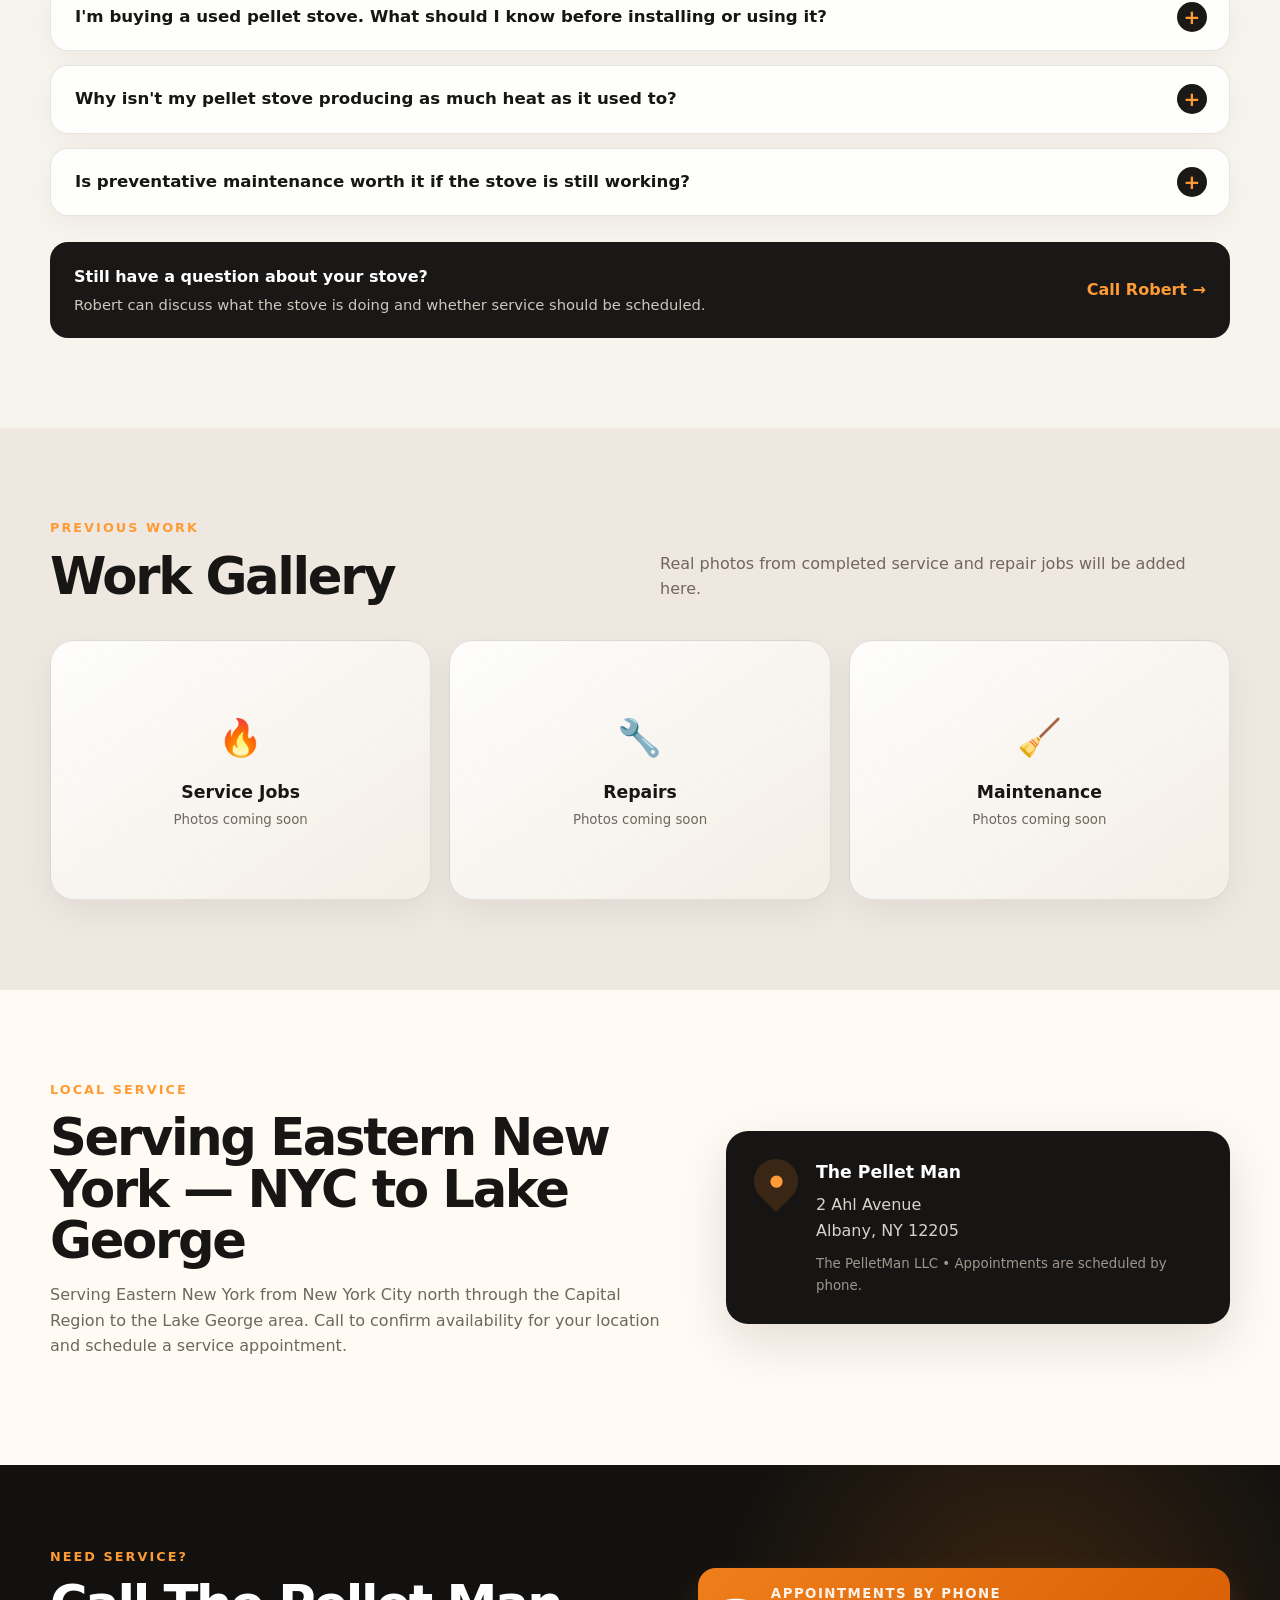
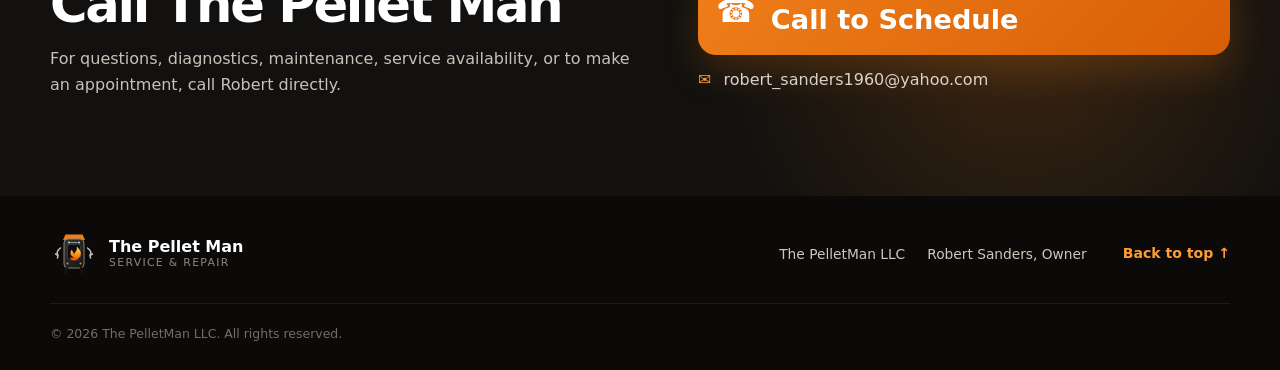
==== commit 9f68cd62: "Move About section before services" ====
--- a/index.html
+++ b/index.html
@@ -67,8 +67,8 @@
       </button>
 
       <nav class="site-nav" id="site-nav" aria-label="Primary navigation">
+        <a href="#about">About</a>
         <a href="#services">Services</a>
-        <a href="#about">About</a>
         <a href="#faq">FAQ</a>
         <a href="#gallery">Gallery</a>
         <a href="#service-area">Service Area</a>
@@ -104,6 +104,24 @@
         </div>
       </div>
       <div class="hero-fade"></div>
+    </section>
+
+    <section class="section about" id="about">
+      <div class="container about-grid">
+        <div class="about-visual" aria-hidden="true">
+          <div class="about-panel">
+            <img src="assets/logo.svg" alt="" width="150" height="150">
+            <span class="mini-flame">🔥</span>
+          </div>
+        </div>
+        <div class="about-copy">
+          <p class="eyebrow">About The Pellet Man</p>
+          <h2>Local service from Robert Sanders</h2>
+          <p><strong>The PelletMan LLC</strong> is operated by Robert Sanders under the customer-facing name The Pellet Man. Robert provides local heating, HVAC, and pellet stove service with a focus on diagnostics, maintenance, repairs, seasonal cleanings, and practical guidance for stove owners.</p>
+          <p>Whether you are maintaining a stove you have used for years, troubleshooting a new problem, or learning about a pellet stove for the first time, the goal is straightforward service without a complicated booking process.</p>
+          <a class="text-link" href="tel:+18455325114">Call Robert to schedule <span aria-hidden="true">→</span></a>
+        </div>
+      </div>
     </section>
 
     <section class="section services" id="services">
@@ -144,24 +162,6 @@
       </div>
     </section>
 
-    <section class="section about" id="about">
-      <div class="container about-grid">
-        <div class="about-visual" aria-hidden="true">
-          <div class="about-panel">
-            <img src="assets/logo.svg" alt="" width="150" height="150">
-            <span class="mini-flame">🔥</span>
-          </div>
-        </div>
-        <div class="about-copy">
-          <p class="eyebrow">About The Pellet Man</p>
-          <h2>Local service from Robert Sanders</h2>
-          <p><strong>The PelletMan LLC</strong> is operated by Robert Sanders under the customer-facing name The Pellet Man. Robert provides local heating, HVAC, and pellet stove service with a focus on diagnostics, maintenance, repairs, seasonal cleanings, and practical guidance for stove owners.</p>
-          <p>Whether you are maintaining a stove you have used for years, troubleshooting a new problem, or learning about a pellet stove for the first time, the goal is straightforward service without a complicated booking process.</p>
-          <a class="text-link" href="tel:+18455325114">Call Robert to schedule <span aria-hidden="true">→</span></a>
-        </div>
-      </div>
-    </section>
-
     <section class="section faq" id="faq">
       <div class="container">
         <div class="faq-heading">
@@ -305,4 +305,4 @@
 
   <script src="script.js"></script>
 </body>
-</html>
+</html>
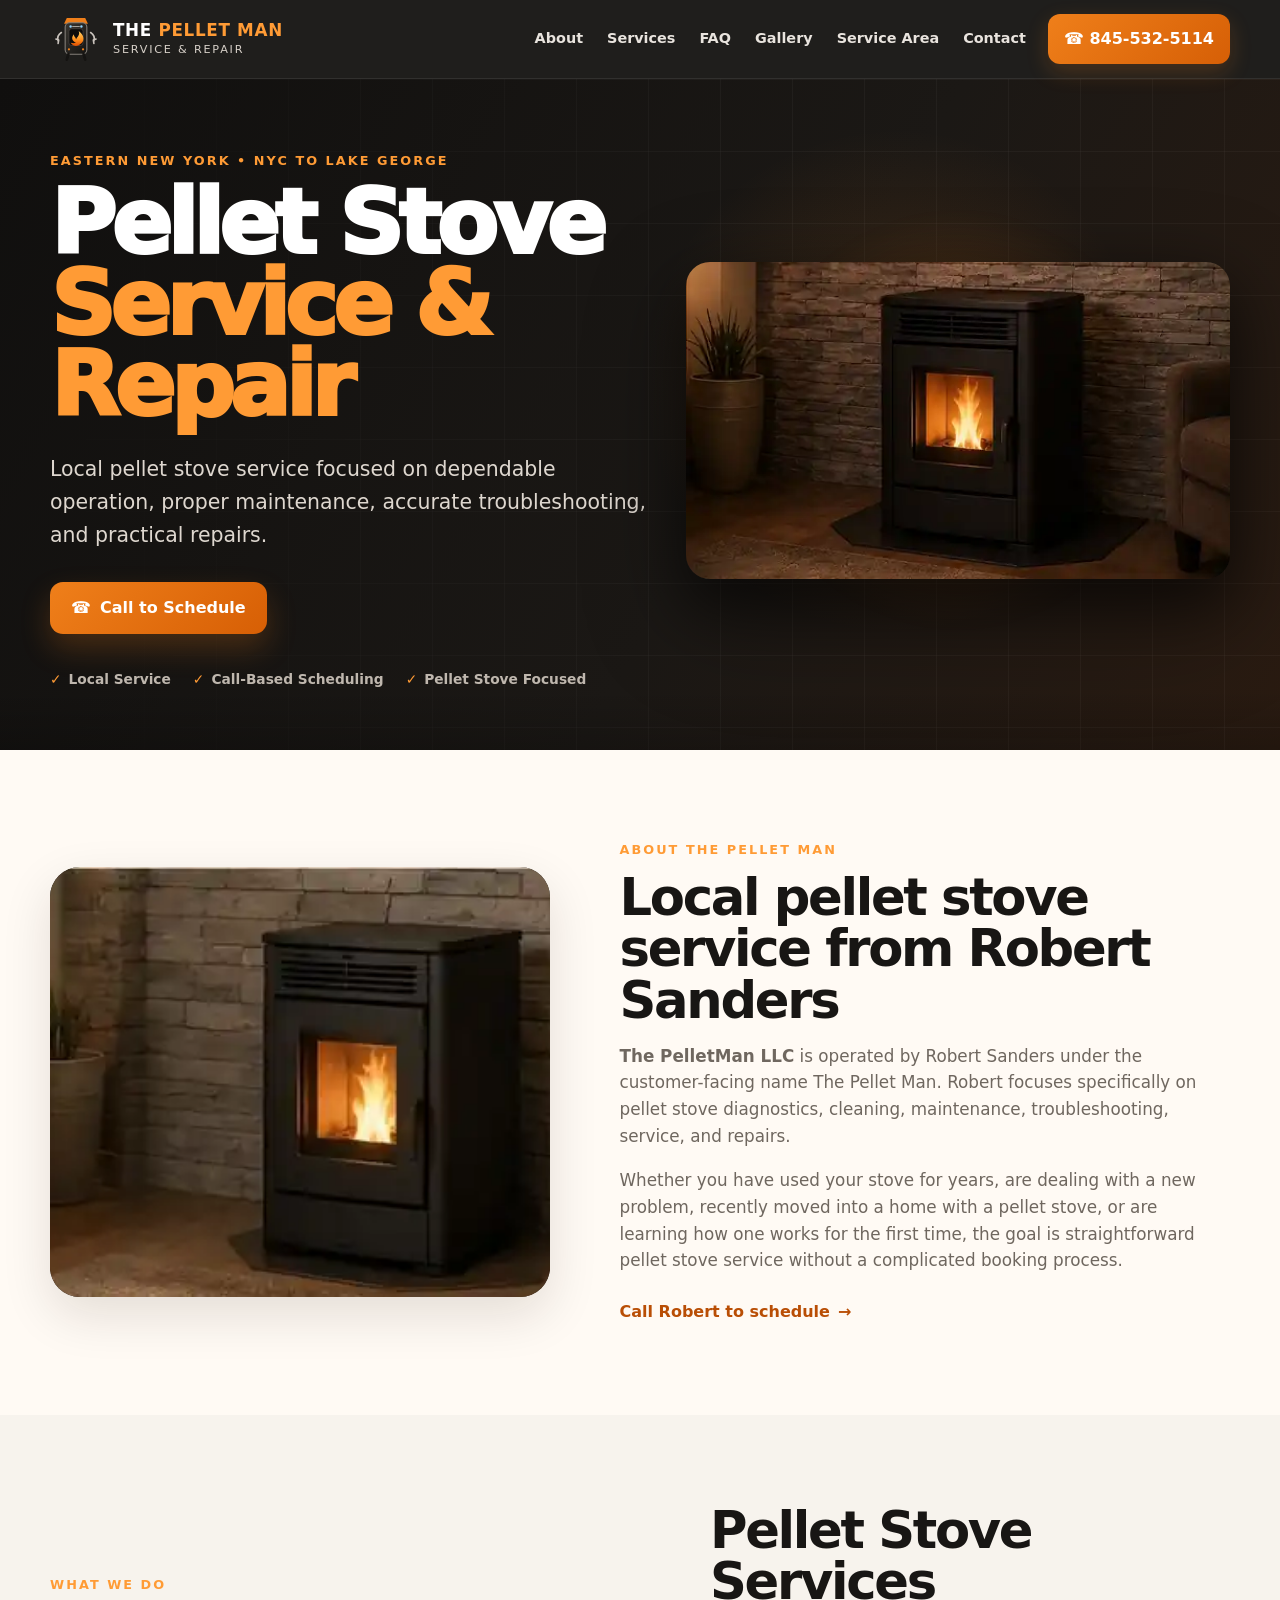
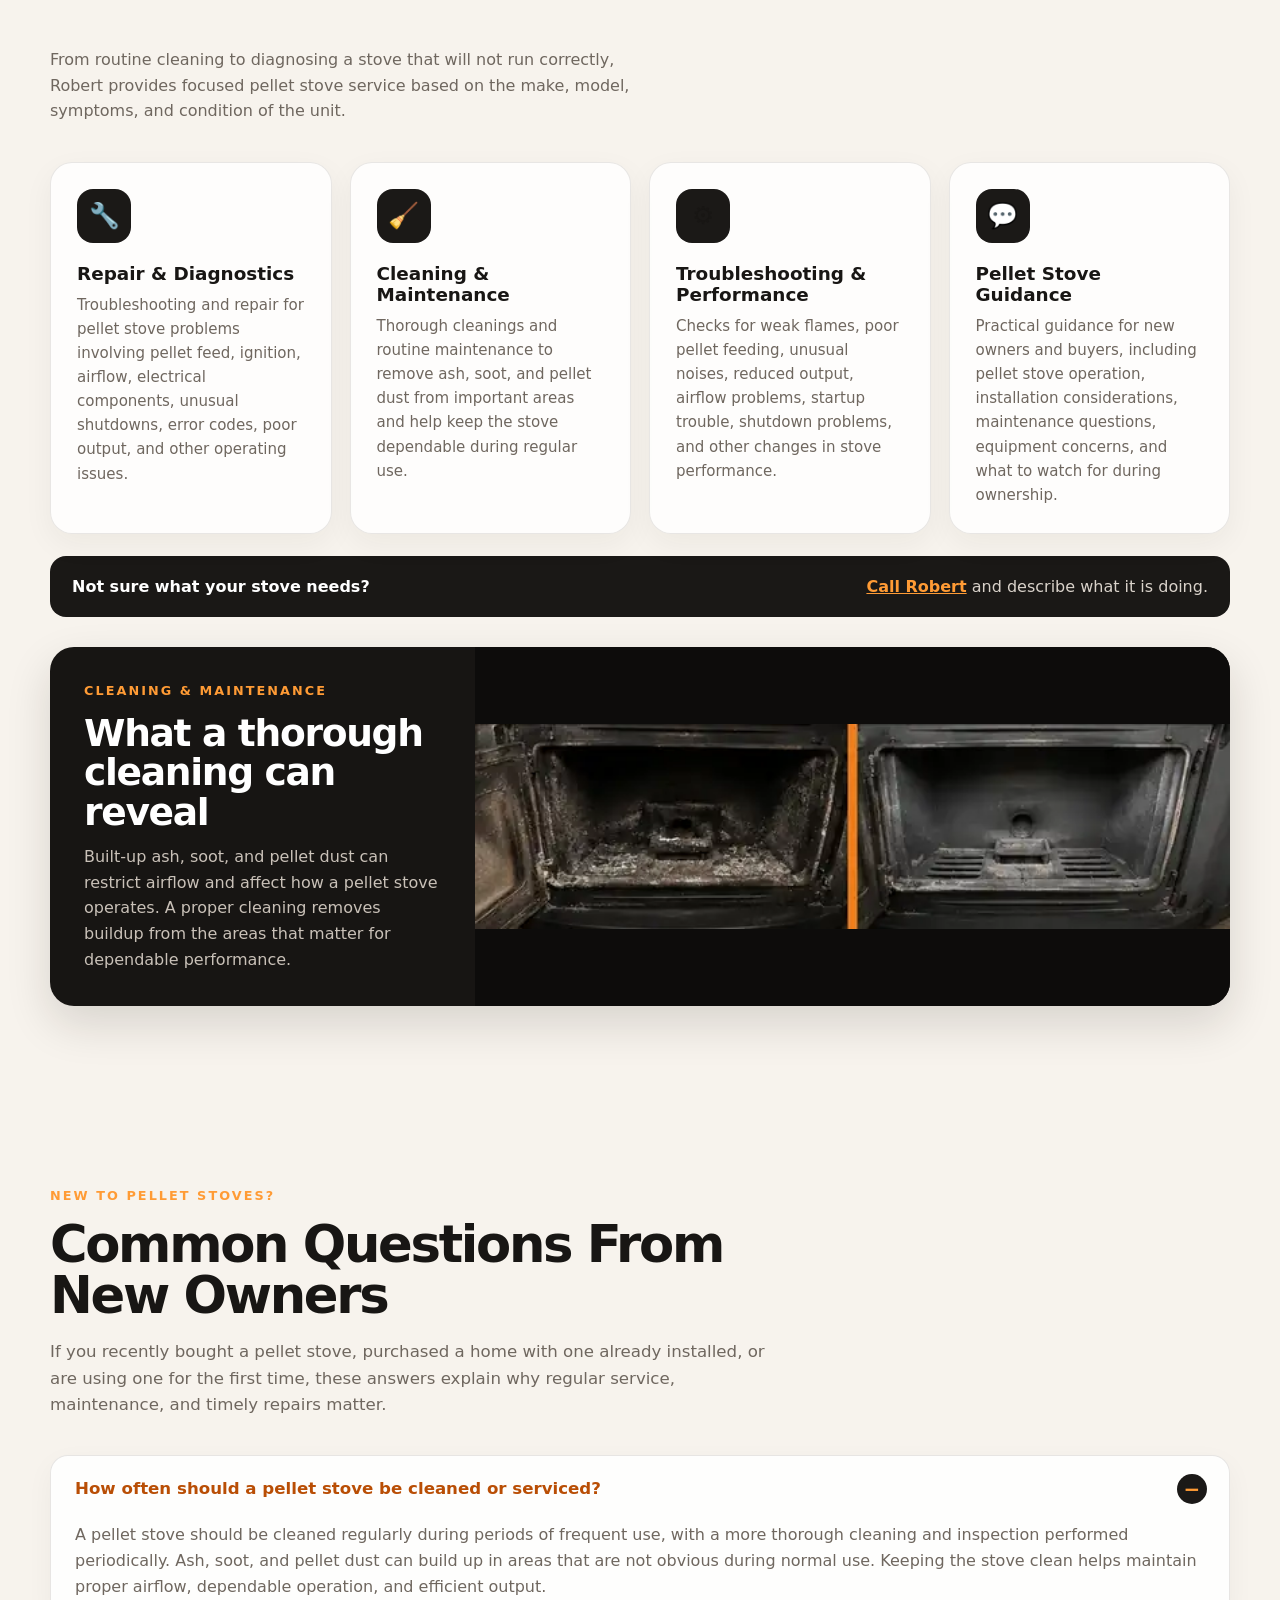
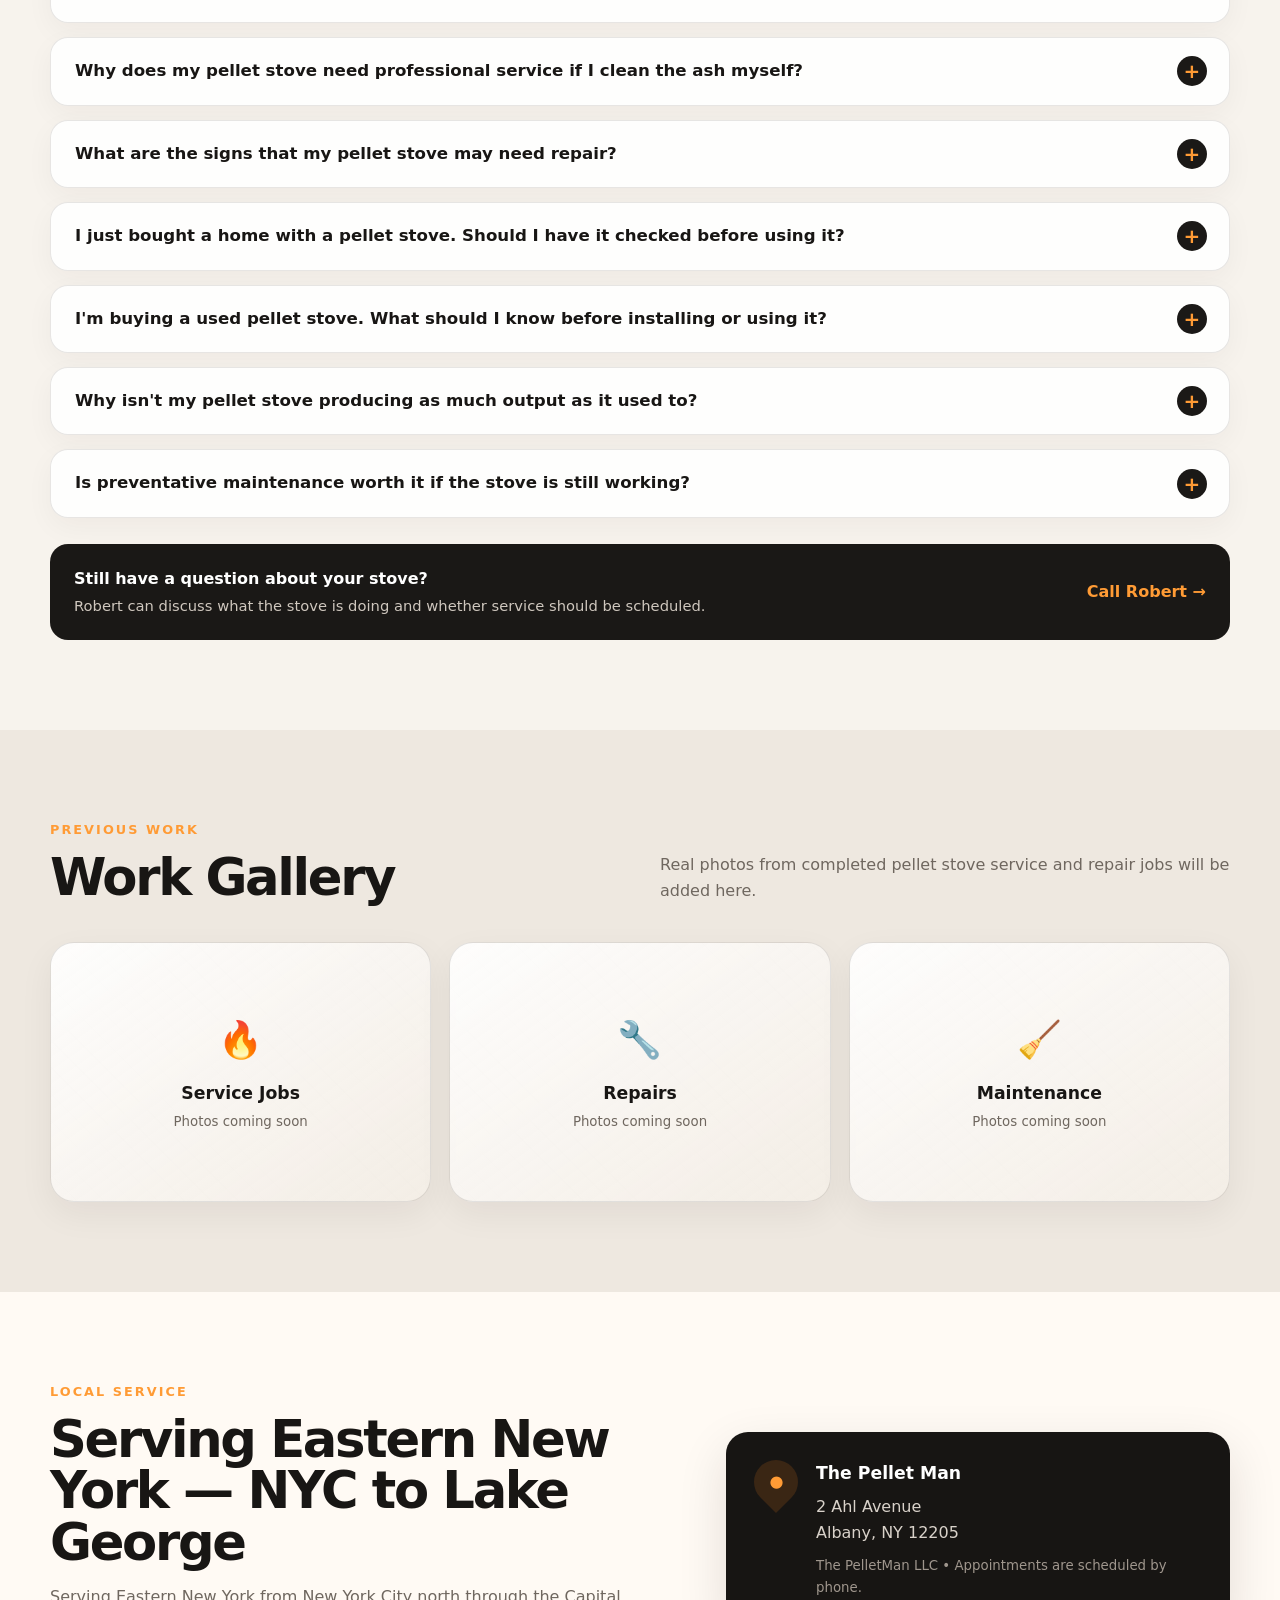
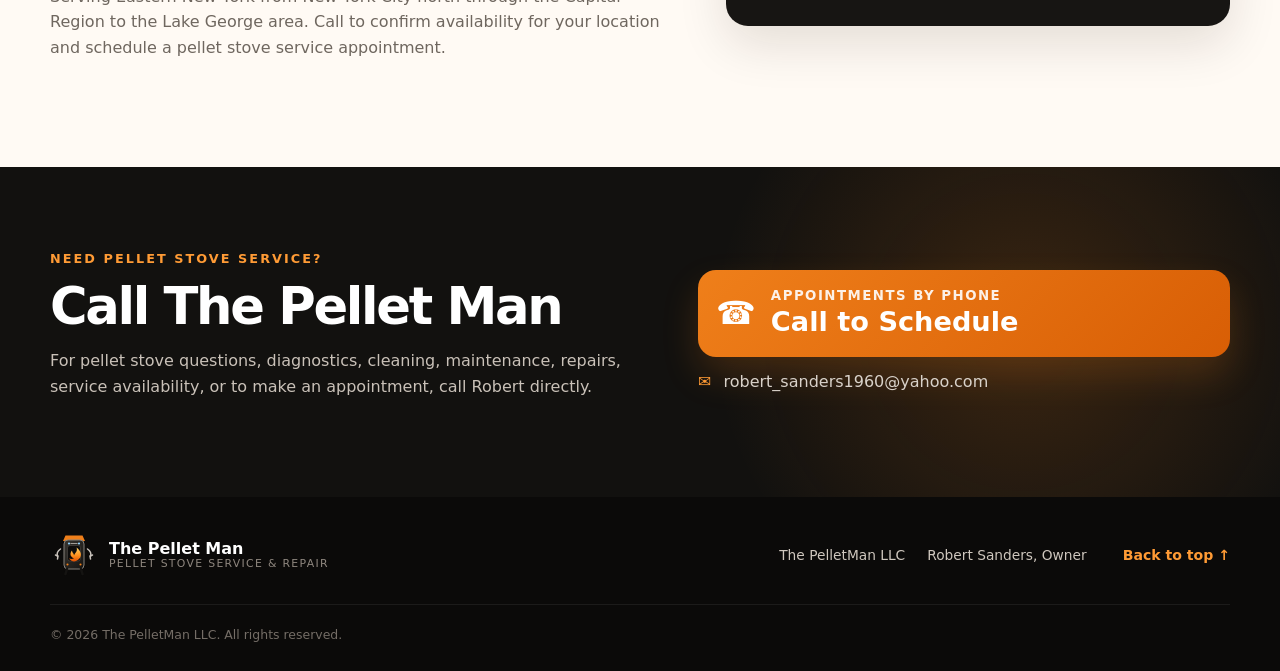
==== commit accaa78d: "Fix cleaning comparison and make site pellet-stove-only" ====
--- a/index.html
+++ b/index.html
@@ -3,24 +3,80 @@
 <head>
   <meta charset="utf-8">
   <meta name="viewport" content="width=device-width, initial-scale=1">
-  <title>The Pellet Man | Pellet Stove, Heating & HVAC Service in Eastern NY</title>
-  <meta name="description" content="The Pellet Man, operated by Robert Sanders through The PelletMan LLC, provides pellet stove repair, diagnostics, seasonal maintenance, heating and HVAC service, and consultation across Eastern New York.">
+  <title>The Pellet Man | Pellet Stove Service & Repair in Eastern NY</title>
+  <meta name="description" content="The Pellet Man, operated by Robert Sanders through The PelletMan LLC, provides pellet stove diagnostics, service, repairs, cleaning, maintenance, troubleshooting, and pellet stove guidance across Eastern New York.">
   <meta name="theme-color" content="#151515">
-  <meta property="og:title" content="The Pellet Man | Pellet Stove, Heating & HVAC Service">
-  <meta property="og:description" content="Pellet stove repair, diagnostics, seasonal maintenance, heating and HVAC service, and consultation across Eastern New York.">
+  <meta property="og:title" content="The Pellet Man | Pellet Stove Service & Repair">
+  <meta property="og:description" content="Pellet stove diagnostics, service, repairs, cleaning, maintenance, and troubleshooting across Eastern New York.">
   <meta property="og:type" content="website">
   <meta property="og:url" content="https://thepelletmanservices.com/">
   <link rel="canonical" href="https://thepelletmanservices.com/">
   <link rel="icon" href="assets/favicon.svg" type="image/svg+xml">
   <link rel="stylesheet" href="styles.css">
   <link rel="stylesheet" href="faq.css">
+  <style>
+    .hero-art .real-hero-photo {
+      position: relative;
+      z-index: 2;
+      width: min(100%, 650px);
+      border-radius: 24px;
+      object-fit: cover;
+      box-shadow: 0 26px 55px rgba(0,0,0,.42);
+    }
+    .about-visual .real-about-photo {
+      position: absolute;
+      inset: 0;
+      z-index: 2;
+      width: 100%;
+      height: 100%;
+      object-fit: cover;
+    }
+    .cleaning-results {
+      margin-top: 30px;
+      display: grid;
+      grid-template-columns: .72fr 1.28fr;
+      overflow: hidden;
+      border-radius: 24px;
+      background: #171513;
+      box-shadow: 0 18px 45px rgba(29,20,12,.14);
+    }
+    .cleaning-results-copy {
+      padding: 34px;
+      align-self: center;
+      color: #fff;
+    }
+    .cleaning-results-copy h3 {
+      margin: 0 0 12px;
+      font-size: clamp(1.55rem, 3vw, 2.35rem);
+      line-height: 1.05;
+      letter-spacing: -.035em;
+    }
+    .cleaning-results-copy > p:last-child {
+      margin: 0;
+      color: #c9c1b8;
+    }
+    .cleaning-results-image {
+      display: grid;
+      place-items: center;
+      background: #0d0c0b;
+    }
+    .cleaning-results-image img {
+      width: 100%;
+      height: auto;
+      display: block;
+    }
+    @media (max-width: 800px) {
+      .cleaning-results { grid-template-columns: 1fr; }
+      .cleaning-results-copy { padding: 26px; }
+    }
+  </style>
   <script type="application/ld+json">
   {
     "@context": "https://schema.org",
     "@type": "HomeAndConstructionBusiness",
     "name": "The Pellet Man",
     "legalName": "The PelletMan LLC",
-    "description": "Local heating, HVAC, and pellet stove service including diagnostics, repairs, seasonal cleaning and maintenance, performance checks, and consultation across Eastern New York.",
+    "description": "Pellet stove service including diagnostics, repairs, seasonal cleaning, maintenance, troubleshooting, performance checks, and pellet stove guidance across Eastern New York.",
     "url": "https://thepelletmanservices.com/",
     "telephone": "+1-845-532-5114",
     "email": "robert_sanders1960@yahoo.com",
@@ -42,9 +98,9 @@
     },
     "makesOffer": [
       {"@type":"Offer","itemOffered":{"@type":"Service","name":"Pellet Stove Repair & Diagnostics"}},
-      {"@type":"Offer","itemOffered":{"@type":"Service","name":"Seasonal Cleaning & Maintenance"}},
-      {"@type":"Offer","itemOffered":{"@type":"Service","name":"Heating & HVAC Service"}},
-      {"@type":"Offer","itemOffered":{"@type":"Service","name":"Pellet Stove Consultation"}}
+      {"@type":"Offer","itemOffered":{"@type":"Service","name":"Pellet Stove Cleaning & Maintenance"}},
+      {"@type":"Offer","itemOffered":{"@type":"Service","name":"Pellet Stove Troubleshooting & Performance Checks"}},
+      {"@type":"Offer","itemOffered":{"@type":"Service","name":"Pellet Stove Consultation & Guidance"}}
     ]
   }
   </script>
@@ -87,7 +143,7 @@
         <div class="hero-copy">
           <p class="eyebrow">Eastern New York • NYC to Lake George</p>
           <h1>Pellet Stove<br><span>Service &amp; Repair</span></h1>
-          <p class="hero-lead">Local pellet stove, heating, and HVAC service focused on dependable operation, proper maintenance, and practical repairs.</p>
+          <p class="hero-lead">Local pellet stove service focused on dependable operation, proper maintenance, accurate troubleshooting, and practical repairs.</p>
           <div class="hero-actions">
             <a class="btn btn-primary" href="tel:+18455325114"><span aria-hidden="true">☎</span> Call to Schedule</a>
           </div>
@@ -98,9 +154,9 @@
           </div>
         </div>
 
-        <div class="hero-art" aria-hidden="true">
-          <div class="warm-glow"></div>
-          <img src="assets/stove-hero.svg" alt="" width="700" height="620">
+        <div class="hero-art">
+          <div class="warm-glow" aria-hidden="true"></div>
+          <img class="real-hero-photo" src="assets/hero-real.webp" alt="Black pellet stove with a visible flame in a finished room" width="520" height="317">
         </div>
       </div>
       <div class="hero-fade"></div>
@@ -108,17 +164,14 @@
 
     <section class="section about" id="about">
       <div class="container about-grid">
-        <div class="about-visual" aria-hidden="true">
-          <div class="about-panel">
-            <img src="assets/logo.svg" alt="" width="150" height="150">
-            <span class="mini-flame">🔥</span>
-          </div>
+        <div class="about-visual">
+          <img class="real-about-photo" src="assets/about-stove.webp" alt="Pellet stove installed against a brick wall" width="430" height="254">
         </div>
         <div class="about-copy">
           <p class="eyebrow">About The Pellet Man</p>
-          <h2>Local service from Robert Sanders</h2>
-          <p><strong>The PelletMan LLC</strong> is operated by Robert Sanders under the customer-facing name The Pellet Man. Robert provides local heating, HVAC, and pellet stove service with a focus on diagnostics, maintenance, repairs, seasonal cleanings, and practical guidance for stove owners.</p>
-          <p>Whether you are maintaining a stove you have used for years, troubleshooting a new problem, or learning about a pellet stove for the first time, the goal is straightforward service without a complicated booking process.</p>
+          <h2>Local pellet stove service from Robert Sanders</h2>
+          <p><strong>The PelletMan LLC</strong> is operated by Robert Sanders under the customer-facing name The Pellet Man. Robert focuses specifically on pellet stove diagnostics, cleaning, maintenance, troubleshooting, service, and repairs.</p>
+          <p>Whether you have used your stove for years, are dealing with a new problem, recently moved into a home with a pellet stove, or are learning how one works for the first time, the goal is straightforward pellet stove service without a complicated booking process.</p>
           <a class="text-link" href="tel:+18455325114">Call Robert to schedule <span aria-hidden="true">→</span></a>
         </div>
       </div>
@@ -128,36 +181,47 @@
       <div class="container">
         <div class="section-heading">
           <p class="eyebrow">What we do</p>
-          <h2>Pellet Stove, Heating &amp; HVAC Services</h2>
-          <p>From seasonal maintenance to diagnosing a stove that will not run correctly, Robert provides straightforward service and guidance based on the equipment and problem you are dealing with.</p>
+          <h2>Pellet Stove Services</h2>
+          <p>From routine cleaning to diagnosing a stove that will not run correctly, Robert provides focused pellet stove service based on the make, model, symptoms, and condition of the unit.</p>
         </div>
 
         <div class="service-grid">
           <article class="service-card">
             <div class="service-icon" aria-hidden="true">🔧</div>
             <h3>Repair &amp; Diagnostics</h3>
-            <p>Troubleshooting and repair for pellet stove problems including feed, ignition, airflow, electrical, heat-output, and operating issues. Service can include equipment from brands such as ComfortBilt.</p>
+            <p>Troubleshooting and repair for pellet stove problems involving pellet feed, ignition, airflow, electrical components, unusual shutdowns, error codes, poor output, and other operating issues.</p>
           </article>
           <article class="service-card">
             <div class="service-icon" aria-hidden="true">🧹</div>
-            <h3>Seasonal Maintenance</h3>
-            <p>Thorough cleanings, routine maintenance, and safety-focused checks to help keep pellet heating equipment dependable and ready for the heating season.</p>
+            <h3>Cleaning &amp; Maintenance</h3>
+            <p>Thorough cleanings and routine maintenance to remove ash, soot, and pellet dust from important areas and help keep the stove dependable during regular use.</p>
           </article>
           <article class="service-card">
             <div class="service-icon" aria-hidden="true">⚙️</div>
-            <h3>Heating &amp; HVAC Service</h3>
-            <p>Local heating and HVAC service alongside pellet stove work, with attention to safe operation, performance, and identifying problems before they become larger repairs.</p>
+            <h3>Troubleshooting &amp; Performance</h3>
+            <p>Checks for weak flames, poor pellet feeding, unusual noises, reduced output, airflow problems, startup trouble, shutdown problems, and other changes in stove performance.</p>
           </article>
           <article class="service-card">
             <div class="service-icon" aria-hidden="true">💬</div>
-            <h3>Consultation &amp; Guidance</h3>
-            <p>Practical guidance for new owners and buyers, including installation considerations, local requirements, equipment questions, and alternative heating options.</p>
+            <h3>Pellet Stove Guidance</h3>
+            <p>Practical guidance for new owners and buyers, including pellet stove operation, installation considerations, maintenance questions, equipment concerns, and what to watch for during ownership.</p>
           </article>
         </div>
 
         <div class="service-note">
           <strong>Not sure what your stove needs?</strong>
           <span><a href="tel:+18455325114">Call Robert</a> and describe what it is doing.</span>
+        </div>
+
+        <div class="cleaning-results">
+          <div class="cleaning-results-copy">
+            <p class="eyebrow">Cleaning &amp; maintenance</p>
+            <h3>What a thorough cleaning can reveal</h3>
+            <p>Built-up ash, soot, and pellet dust can restrict airflow and affect how a pellet stove operates. A proper cleaning removes buildup from the areas that matter for dependable performance.</p>
+          </div>
+          <div class="cleaning-results-image">
+            <img src="[data-uri]" alt="Pellet stove firebox shown dirty on the left and cleaned on the right" width="560" height="152">
+          </div>
         </div>
       </div>
     </section>
@@ -173,37 +237,31 @@
         <div class="faq-list">
           <details class="faq-item" open>
             <summary>How often should a pellet stove be cleaned or serviced?</summary>
-            <div class="faq-answer"><p>A pellet stove should be cleaned regularly during the heating season, with a more thorough cleaning and inspection performed periodically. Ash, soot, and pellet dust can build up in areas that are not obvious during normal use. Keeping the stove clean helps maintain proper airflow, dependable operation, and efficient heat output.</p></div>
-          </details>
-
+            <div class="faq-answer"><p>A pellet stove should be cleaned regularly during periods of frequent use, with a more thorough cleaning and inspection performed periodically. Ash, soot, and pellet dust can build up in areas that are not obvious during normal use. Keeping the stove clean helps maintain proper airflow, dependable operation, and efficient output.</p></div>
+          </details>
           <details class="faq-item">
             <summary>Why does my pellet stove need professional service if I clean the ash myself?</summary>
             <div class="faq-answer"><p>Emptying the burn pot and ash pan is important, but there are internal areas and components that also need attention. Blowers, exhaust passages, sensors, motors, seals, and venting can collect debris or develop problems over time. A more complete service can identify issues that routine homeowner cleaning may not reveal.</p></div>
           </details>
-
           <details class="faq-item">
             <summary>What are the signs that my pellet stove may need repair?</summary>
-            <div class="faq-answer"><p>Common warning signs include trouble starting, pellets not feeding properly, weak or unusual flames, excessive smoke or soot, strange noises, poor heat output, the stove shutting itself down, or error codes. If the stove suddenly starts behaving differently than normal, it is worth having the problem diagnosed before it becomes a larger repair.</p></div>
-          </details>
-
+            <div class="faq-answer"><p>Common warning signs include trouble starting, pellets not feeding properly, weak or unusual flames, excessive smoke or soot, strange noises, poor output, the stove shutting itself down, or error codes. If the stove suddenly starts behaving differently than normal, it is worth having the problem diagnosed before it becomes a larger repair.</p></div>
+          </details>
           <details class="faq-item">
             <summary>I just bought a home with a pellet stove. Should I have it checked before using it?</summary>
-            <div class="faq-answer"><p>Yes, especially if you do not know its maintenance history. A previous owner may not have cleaned or serviced it regularly, and you may not know the condition of the venting, seals, motors, or other components. An inspection can give a new owner a better understanding of the stove's condition before relying on it for heat.</p></div>
-          </details>
-
+            <div class="faq-answer"><p>Yes, especially if you do not know its maintenance history. A previous owner may not have cleaned or serviced it regularly, and you may not know the condition of the venting, seals, motors, or other components. An inspection can give a new owner a better understanding of the stove's condition before relying on it.</p></div>
+          </details>
           <details class="faq-item">
             <summary>I'm buying a used pellet stove. What should I know before installing or using it?</summary>
-            <div class="faq-answer"><p>Used pellet stoves can be a good option, but age and condition matter. Components such as auger motors, igniters, blowers, switches, control boards, door seals, and exhaust systems can wear over time. Knowing the stove's make and model and having its condition evaluated can help identify problems before you depend on it during cold weather.</p></div>
-          </details>
-
-          <details class="faq-item">
-            <summary>Why isn't my pellet stove producing as much heat as it used to?</summary>
-            <div class="faq-answer"><p>Reduced heat can come from several things, including restricted airflow, dirty internal passages, worn seals, blower problems, pellet-feed issues, poor-quality fuel, or components that are not operating correctly. Cleaning and troubleshooting the stove can help determine whether the problem is maintenance-related or something that needs repair.</p></div>
-          </details>
-
+            <div class="faq-answer"><p>Used pellet stoves can be a good option, but age and condition matter. Components such as auger motors, igniters, blowers, switches, control boards, door seals, and exhaust systems can wear over time. Knowing the stove's make and model and having its condition evaluated can help identify problems before regular use.</p></div>
+          </details>
+          <details class="faq-item">
+            <summary>Why isn't my pellet stove producing as much output as it used to?</summary>
+            <div class="faq-answer"><p>Reduced output can come from several things, including restricted airflow, dirty internal passages, worn seals, blower problems, pellet-feed issues, poor-quality fuel, or components that are not operating correctly. Cleaning and troubleshooting the stove can help determine whether the problem is maintenance-related or something that needs repair.</p></div>
+          </details>
           <details class="faq-item">
             <summary>Is preventative maintenance worth it if the stove is still working?</summary>
-            <div class="faq-answer"><p>Usually, yes. A stove can continue running while airflow becomes restricted or components begin wearing down. Routine maintenance gives you a chance to address smaller issues before they turn into a breakdown, especially before the coldest part of the heating season.</p></div>
+            <div class="faq-answer"><p>Usually, yes. A stove can continue running while airflow becomes restricted or components begin wearing down. Routine maintenance gives you a chance to address smaller issues before they turn into a breakdown, especially before periods when you expect to use the stove regularly.</p></div>
           </details>
         </div>
 
@@ -224,25 +282,12 @@
             <p class="eyebrow">Previous work</p>
             <h2>Work Gallery</h2>
           </div>
-          <p>Real photos from completed service and repair jobs will be added here.</p>
-        </div>
-
+          <p>Real photos from completed pellet stove service and repair jobs will be added here.</p>
+        </div>
         <div class="gallery-grid" aria-label="Future job photo gallery">
-          <div class="gallery-placeholder">
-            <span aria-hidden="true">🔥</span>
-            <strong>Service Jobs</strong>
-            <small>Photos coming soon</small>
-          </div>
-          <div class="gallery-placeholder">
-            <span aria-hidden="true">🔧</span>
-            <strong>Repairs</strong>
-            <small>Photos coming soon</small>
-          </div>
-          <div class="gallery-placeholder">
-            <span aria-hidden="true">🧹</span>
-            <strong>Maintenance</strong>
-            <small>Photos coming soon</small>
-          </div>
+          <div class="gallery-placeholder"><span aria-hidden="true">🔥</span><strong>Service Jobs</strong><small>Photos coming soon</small></div>
+          <div class="gallery-placeholder"><span aria-hidden="true">🔧</span><strong>Repairs</strong><small>Photos coming soon</small></div>
+          <div class="gallery-placeholder"><span aria-hidden="true">🧹</span><strong>Maintenance</strong><small>Photos coming soon</small></div>
         </div>
       </div>
     </section>
@@ -252,7 +297,7 @@
         <div>
           <p class="eyebrow">Local service</p>
           <h2>Serving Eastern New York — NYC to Lake George</h2>
-          <p>Serving Eastern New York from New York City north through the Capital Region to the Lake George area. Call to confirm availability for your location and schedule a service appointment.</p>
+          <p>Serving Eastern New York from New York City north through the Capital Region to the Lake George area. Call to confirm availability for your location and schedule a pellet stove service appointment.</p>
         </div>
         <div class="area-card">
           <div class="pin" aria-hidden="true">●</div>
@@ -268,9 +313,9 @@
     <section class="contact" id="contact">
       <div class="container contact-grid">
         <div class="contact-copy">
-          <p class="eyebrow">Need service?</p>
+          <p class="eyebrow">Need pellet stove service?</p>
           <h2>Call The Pellet Man</h2>
-          <p>For questions, diagnostics, maintenance, service availability, or to make an appointment, call Robert directly.</p>
+          <p>For pellet stove questions, diagnostics, cleaning, maintenance, repairs, service availability, or to make an appointment, call Robert directly.</p>
         </div>
         <div class="contact-actions">
           <a class="big-call" href="tel:+18455325114" aria-label="Call The Pellet Man">
@@ -287,7 +332,7 @@
     <div class="container footer-grid">
       <div class="footer-brand">
         <img src="assets/logo.svg" alt="" width="48" height="48">
-        <div><strong>The Pellet Man</strong><small>Service &amp; Repair</small></div>
+        <div><strong>The Pellet Man</strong><small>Pellet Stove Service &amp; Repair</small></div>
       </div>
       <div class="footer-copy">
         <span>The PelletMan LLC</span>
@@ -305,4 +350,4 @@
 
   <script src="script.js"></script>
 </body>
-</html>+</html>
